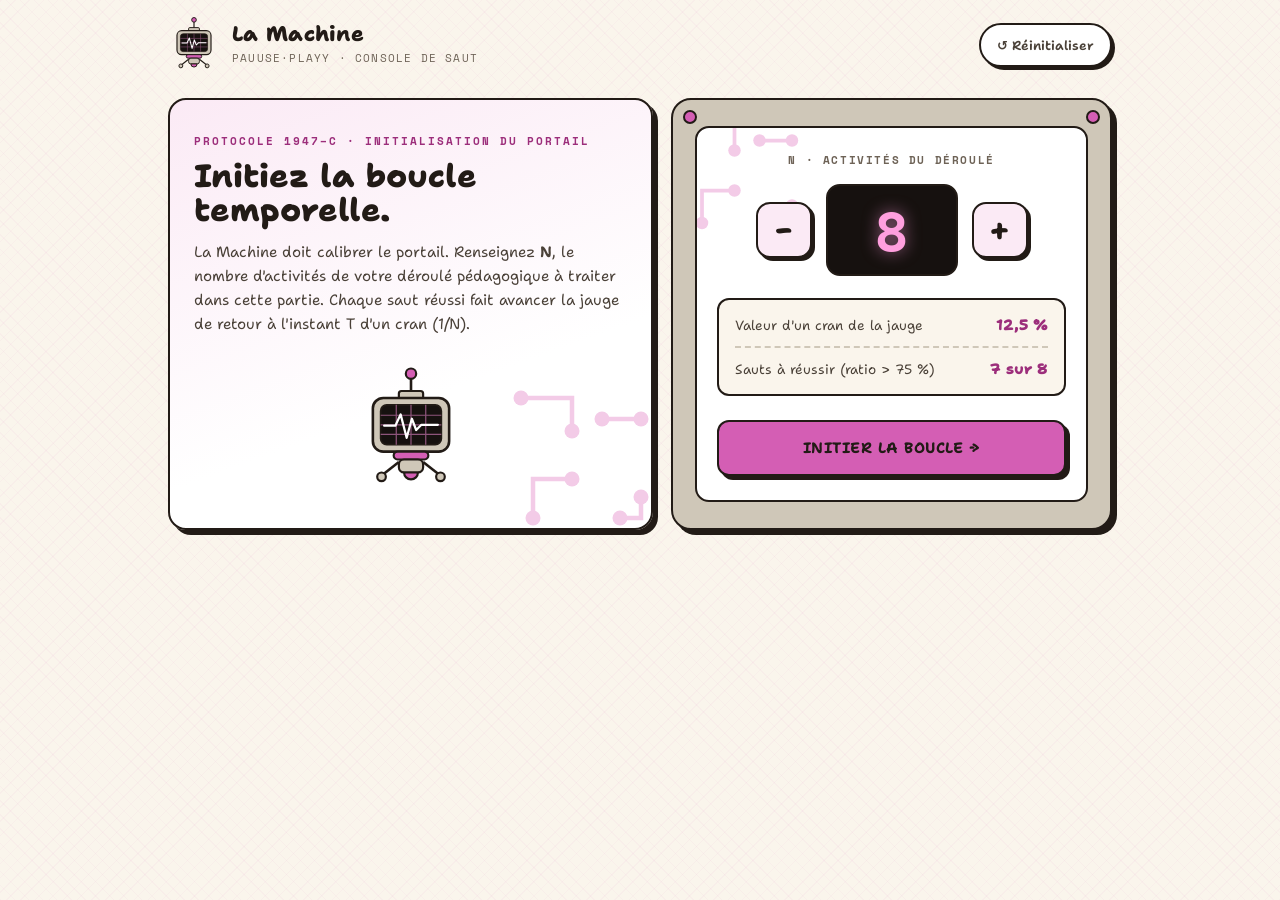
==== lamachine/index.html @ 1a71b463 "Ajout de La Machine sous /lamachine Co-Authored-By: Claude Fable 5 <noreply@anthropic.com>" ====
<!doctype html>
<html lang="fr">
<head>
<meta charset="utf-8" />
<meta name="viewport" content="width=device-width, initial-scale=1, viewport-fit=cover" />
<meta name="theme-color" content="#FAF5EC" />
<title>La Machine — Pauuse·Playy</title>
<link rel="preconnect" href="https://fonts.googleapis.com">
<link rel="preconnect" href="https://fonts.gstatic.com" crossorigin>
<link href="https://fonts.googleapis.com/css2?family=Shantell+Sans:wght@400;500;600;700;800&family=Space+Mono:wght@400;700&display=swap" rel="stylesheet">
<style>
  :root {
    --paper:     #FAF5EC;
    --paper-2:   #F3ECDF;
    --card:      #FFFFFF;
    --taupe:     #CFC7B8;
    --taupe-2:   #C2B9A8;
    --ink:       #221B16;
    --ink-soft:  #4A4138;
    --dim:       #6E6357;
    --mute:      #9C9083;
    --pink:      #D45EB4;
    --pink-deep: #9C2E7B;
    --pink-soft: #F3CBE7;
    --pink-pale: #FBEAF5;
    --crt:       #16110F;
    --crt-pink:  #FF9FDE;
    --crt-grid:  rgba(240,140,212,.18);
    --shadow-ink: 4px 4px 0 var(--ink);
    --circuit: url("data:image/svg+xml,<svg xmlns='http://www.w3.org/2000/svg' width='120' height='120'><g fill='none' stroke='%23F3CBE7' stroke-width='3'><path d='M20 20h34v22'/><path d='M100 34H74'/><path d='M28 100V74h26'/><path d='M100 86v14H86'/></g><g fill='%23F3CBE7'><circle cx='20' cy='20' r='5'/><circle cx='54' cy='42' r='5'/><circle cx='74' cy='34' r='5'/><circle cx='100' cy='34' r='5'/><circle cx='28' cy='100' r='5'/><circle cx='54' cy='74' r='5'/><circle cx='86' cy='100' r='5'/><circle cx='100' cy='86' r='5'/></g></svg>");
  }
  * { box-sizing: border-box; }
  html, body { margin: 0; padding: 0; min-height: 100%; }
  body {
    background:
      repeating-linear-gradient(45deg,  rgba(212,94,180,.045) 0 1px, transparent 1px 10px),
      repeating-linear-gradient(-45deg, rgba(212,94,180,.045) 0 1px, transparent 1px 10px),
      var(--paper);
    color: var(--ink);
    font-family: 'Shantell Sans', 'Comic Sans MS', cursive, system-ui, sans-serif;
    font-weight: 400;
    -webkit-font-smoothing: antialiased;
    overflow-x: hidden;
  }
  .mono { font-family: 'Space Mono', ui-monospace, Menlo, monospace; }
  button { font-family: inherit; cursor: pointer; border: none; background: none; color: inherit; }
  input { font-family: inherit; }
  :focus-visible { outline: 3px solid var(--pink); outline-offset: 2px; border-radius: 6px; }

  /* Format paysage : gabarit téléphone à l'horizontale */
  .app { max-width: 980px; margin: 0 auto; padding: 16px 18px 60px; }

  /* ---------- Panneaux « bande dessinée » ---------- */
  .panel {
    background: var(--card);
    border: 2px solid var(--ink);
    border-radius: 14px;
    box-shadow: var(--shadow-ink);
  }
  .frame {
    background: var(--taupe);
    border: 2px solid var(--ink);
    border-radius: 18px;
    box-shadow: 5px 5px 0 var(--ink);
    position: relative;
  }
  .rivets::before, .rivets::after {
    content: ""; position: absolute; top: 10px;
    width: 10px; height: 10px; border-radius: 50%;
    background: var(--pink); border: 2px solid var(--ink);
  }
  .rivets::before { left: 10px; }
  .rivets::after  { right: 10px; }

  /* ---------- Écrans CRT ---------- */
  .crt {
    background: var(--crt);
    border: 2px solid var(--ink);
    border-radius: 12px;
    position: relative; overflow: hidden;
    box-shadow: inset 0 0 0 2px rgba(255,255,255,.04), inset 0 6px 18px rgba(0,0,0,.55);
  }
  .crt::before {
    content: ""; position: absolute; inset: 0; pointer-events: none;
    background:
      repeating-linear-gradient(90deg, var(--crt-grid) 0 1px, transparent 1px 20px),
      repeating-linear-gradient(0deg,  var(--crt-grid) 0 1px, transparent 1px 20px);
  }
  .crt::after {
    content: ""; position: absolute; inset: 0; pointer-events: none;
    background: repeating-linear-gradient(0deg, rgba(255,255,255,.045) 0 1px, transparent 1px 4px);
  }
  .crt > * { position: relative; z-index: 1; }

  /* ---------- Topbar ---------- */
  .topbar {
    display: flex; align-items: center; justify-content: space-between;
    gap: 14px; margin-bottom: 24px;
  }
  .brand { display: flex; align-items: center; gap: 12px; }
  .brand-logo {
    width: 52px; height: 58px; flex: none;
    display: grid; place-items: center;
  }
  .brand-logo svg { width: 100%; height: 100%; }
  .brand-title { font-weight: 800; font-size: 21px; line-height: 1; letter-spacing: .3px; }
  .brand-sub {
    font-family: 'Space Mono', monospace;
    font-size: 11px; color: var(--dim); margin-top: 5px;
    text-transform: uppercase; letter-spacing: 1.2px;
  }
  .icon-btn {
    background: var(--card); border: 2px solid var(--ink);
    padding: 9px 16px; border-radius: 999px; font-size: 13px;
    font-weight: 600; color: var(--ink-soft);
    box-shadow: 3px 3px 0 var(--ink);
    transition: transform .15s, box-shadow .15s;
    min-height: 44px;
  }
  .icon-btn:hover { transform: translate(-1px,-1px); box-shadow: 4px 4px 0 var(--ink); color: var(--ink); }
  .icon-btn:active { transform: translate(2px,2px); box-shadow: 1px 1px 0 var(--ink); }

  /* ---------- Screens ---------- */
  .screen { display: none; animation: fade .28s ease; }
  .screen.active { display: block; }
  @keyframes fade { from { opacity: 0; transform: translateY(8px); } to { opacity: 1; transform: none; } }

  .eyebrow {
    font-family: 'Space Mono', monospace;
    font-size: 11px; color: var(--pink-deep); font-weight: 700;
    letter-spacing: 2px; text-transform: uppercase; margin-bottom: 10px;
  }

  /* ---------- Boutons ---------- */
  .btn {
    padding: 13px 24px; border-radius: 12px;
    font-weight: 700; font-size: 14px; letter-spacing: .5px;
    text-transform: uppercase;
    background: var(--card); color: var(--ink);
    border: 2px solid var(--ink);
    box-shadow: var(--shadow-ink);
    transition: transform .15s, box-shadow .15s;
    min-height: 48px;
  }
  .btn:hover { transform: translate(-2px,-2px); box-shadow: 6px 6px 0 var(--ink); }
  .btn:active { transform: translate(2px,2px); box-shadow: 1px 1px 0 var(--ink); }
  .btn-primary { background: var(--pink); }
  .btn-ghost { background: var(--paper); color: var(--ink-soft); }
  .btn-big { padding: 16px 32px; font-size: 15px; }
  .btn:disabled { opacity: .45; cursor: not-allowed; transform: none; box-shadow: var(--shadow-ink); }

  /* ============================================== */
  /* ÉCRAN 1 — AMORÇAGE                             */
  /* ============================================== */
  .hero {
    border: 2px solid var(--ink); border-radius: 18px;
    background:
      var(--circuit) right -20px bottom -20px / 180px no-repeat,
      linear-gradient(160deg, var(--pink-pale), var(--card) 65%);
    box-shadow: 5px 5px 0 var(--ink);
    padding: 26px 24px;
    margin-bottom: 22px;
    display: grid; grid-template-columns: 1fr; gap: 16px; align-items: center;
  }
  .hero h1 { font-size: clamp(25px, 6vw, 32px); line-height: 1.08; margin: 0 0 12px; font-weight: 800; }
  .hero p { color: var(--ink-soft); margin: 0; max-width: 640px; line-height: 1.6; font-size: 15px; }
  .hero-robot { width: 104px; height: 130px; margin: 0 auto; }
  .hero-robot svg { width: 100%; height: 100%; }

  .boot-card {
    background: var(--taupe);
    border: 2px solid var(--ink); border-radius: 20px;
    box-shadow: 5px 5px 0 var(--ink);
    padding: 26px 22px; max-width: 540px; margin: 0 auto;
    text-align: center; position: relative;
  }
  .boot-inner {
    background: var(--card); border: 2px solid var(--ink);
    border-radius: 14px; padding: 24px 20px;
    background-image: var(--circuit);
    background-position: left -30px top -30px;
    background-size: 150px;
    background-repeat: no-repeat;
  }
  .boot-label {
    font-family: 'Space Mono', monospace;
    font-size: 11px; color: var(--dim); letter-spacing: 1.6px; font-weight: 700;
    text-transform: uppercase; display: block; margin-bottom: 16px;
  }
  .boot-input-row {
    display: flex; align-items: center; justify-content: center; gap: 14px;
    margin-bottom: 22px;
  }
  .boot-step {
    width: 56px; height: 56px; border-radius: 14px;
    background: var(--pink-pale); border: 2px solid var(--ink);
    box-shadow: 3px 3px 0 var(--ink);
    font-size: 28px; font-weight: 800; color: var(--ink);
    transition: transform .15s, box-shadow .15s; line-height: 1;
  }
  .boot-step:hover { transform: translate(-1px,-1px); box-shadow: 4px 4px 0 var(--ink); }
  .boot-step:active { transform: translate(2px,2px); box-shadow: 1px 1px 0 var(--ink); }
  .boot-input {
    width: 132px; height: 92px; text-align: center;
    background: var(--crt); border: 2px solid var(--ink);
    border-radius: 14px; color: var(--crt-pink);
    font-size: 54px; font-weight: 700; font-family: 'Space Mono', monospace;
    text-shadow: 0 0 16px rgba(255,159,222,.55);
    -moz-appearance: textfield;
  }
  .boot-input::-webkit-outer-spin-button,
  .boot-input::-webkit-inner-spin-button { -webkit-appearance: none; margin: 0; }
  .boot-readout {
    background: var(--paper); border: 2px solid var(--ink);
    border-radius: 12px; padding: 4px 16px; margin-bottom: 24px;
  }
  .readout-row {
    display: flex; justify-content: space-between; align-items: center; gap: 10px;
    padding: 11px 0; border-bottom: 2px dashed var(--taupe);
    font-size: 13.5px;
  }
  .readout-row:last-child { border-bottom: none; }
  .readout-label { color: var(--ink-soft); text-align: left; }
  .readout-value { font-weight: 800; font-size: 15px; color: var(--pink-deep); white-space: nowrap; }

  /* ============================================== */
  /* ÉCRAN 2 — TABLEAU DE BORD                      */
  /* ============================================== */
  .hub-jauge-card {
    padding: 18px;
    margin-bottom: 18px;
  }
  .hub-jauge-inner {
    background: var(--card); border: 2px solid var(--ink);
    border-radius: 12px; padding: 20px 18px;
  }
  .hub-jauge-head {
    display: flex; justify-content: space-between; align-items: baseline;
    gap: 12px; margin-bottom: 26px; flex-wrap: wrap;
  }
  .hub-jauge-title {
    font-size: 14px; font-weight: 800; text-transform: uppercase;
    letter-spacing: 1.2px; color: var(--ink);
  }
  .hub-jauge-readout { font-size: 14px; color: var(--ink-soft); }
  .hub-jauge-readout strong { color: var(--pink-deep); font-size: 19px; font-weight: 800; }
  .jauge-track {
    position: relative;
    display: grid; gap: 5px; height: 36px;
    margin-bottom: 8px;
  }
  .jauge-cell {
    background: var(--card); border: 2px solid var(--ink);
    border-radius: 7px; transition: background .35s ease;
  }
  .jauge-cell.win {
    background:
      radial-gradient(circle at 30% 35%, rgba(255,255,255,.5) 0 3px, transparent 4px),
      var(--pink);
  }
  .jauge-cell.loss {
    background: repeating-linear-gradient(45deg, var(--ink) 0 4px, #4A4138 4px 8px);
  }
  .jauge-marker {
    position: absolute; top: -8px; bottom: -8px; width: 3px;
    background: var(--ink); z-index: 2;
  }
  .jauge-marker::after {
    content: "SEUIL 75 %"; position: absolute; top: -19px; left: 50%;
    transform: translateX(-50%); white-space: nowrap;
    font-family: 'Space Mono', monospace; font-size: 9.5px; font-weight: 700;
    color: var(--ink); letter-spacing: 1px;
    background: var(--pink-soft); border: 1.5px solid var(--ink);
    border-radius: 4px; padding: 1px 5px;
  }
  .jauge-foot {
    font-family: 'Space Mono', monospace; font-size: 11px;
    color: var(--dim); margin-top: 16px;
  }

  .hub-row {
    display: grid; grid-template-columns: 1fr; gap: 16px; margin-bottom: 16px;
  }
  .hub-panel { padding: 20px; }
  .hub-panel-label {
    font-family: 'Space Mono', monospace; font-size: 10.5px; font-weight: 700;
    color: var(--dim); letter-spacing: 1.6px; text-transform: uppercase;
    margin-bottom: 12px;
  }
  .cumul-screen { padding: 18px 16px; text-align: center; }
  .cumul-value {
    font-family: 'Space Mono', monospace;
    font-size: clamp(42px, 8vw, 66px); font-weight: 700; line-height: 1;
    color: var(--crt-pink); font-variant-numeric: tabular-nums;
    text-shadow: 0 0 22px rgba(255,159,222,.6);
  }
  .cumul-unit { font-size: 12.5px; color: var(--dim); margin-top: 10px; line-height: 1.45; }

  .streak-flame {
    display: flex; align-items: center; gap: 10px;
    font-size: 40px; font-weight: 800; line-height: 1; color: var(--ink);
  }
  .streak-flame .sf-num { font-size: 50px; color: var(--pink-deep); }
  .streak-flame svg { width: 36px; height: 36px; flex: none; }
  .streak-sub { font-size: 13.5px; color: var(--ink-soft); margin-top: 6px; }
  .streak-palier {
    margin-top: 14px; padding-top: 14px; border-top: 2px dashed var(--taupe);
    font-size: 13.5px; color: var(--ink-soft); line-height: 1.55;
  }
  .streak-palier b { color: var(--pink-deep); }
  .grace-tag {
    display: inline-block; margin-top: 10px;
    background: var(--pink-pale); border: 2px solid var(--ink);
    color: var(--ink); border-radius: 999px; padding: 5px 13px;
    font-size: 12.5px; font-weight: 700;
    box-shadow: 2px 2px 0 var(--ink);
  }

  .sauts-list { display: flex; flex-direction: column; gap: 8px; }
  .saut-row {
    display: grid; grid-template-columns: auto 1fr auto;
    gap: 12px; align-items: center;
    background: var(--card); border: 2px solid var(--ink);
    border-left-width: 8px;
    border-radius: 10px; padding: 11px 14px; font-size: 14px;
  }
  .saut-row.win-row  { border-left-color: var(--pink); }
  .saut-row.loss-row { border-left-color: var(--ink); background: var(--paper-2); }
  .saut-row.pending  { border-style: dashed; border-left-width: 2px; background: transparent; }
  .saut-num {
    font-family: 'Space Mono', monospace; font-size: 11px; font-weight: 700;
    color: var(--mute); width: 24px;
  }
  .saut-name { font-weight: 600; }
  .saut-row.pending .saut-name { color: var(--mute); font-weight: 400; font-style: italic; }
  .saut-status { font-family: 'Space Mono', monospace; font-size: 11.5px; font-weight: 700; }
  .saut-row.win-row .saut-status { color: var(--pink-deep); }
  .saut-row.loss-row .saut-status { color: var(--ink); }

  .hub-cta { text-align: center; margin-top: 24px; }

  /* ============================================== */
  /* ÉCRAN 3 — SÉLECTION                            */
  /* ============================================== */
  .section-title {
    display: flex; align-items: baseline; justify-content: space-between;
    gap: 12px; margin: 4px 4px 12px;
  }
  .section-title h2 {
    font-size: 17px; font-weight: 800; margin: 0;
    text-transform: uppercase; letter-spacing: .8px; color: var(--ink);
  }
  .section-title small {
    font-family: 'Space Mono', monospace; font-size: 11px; font-weight: 700; color: var(--pink-deep);
  }
  .select-hint {
    color: var(--ink-soft); font-size: 13.5px; margin: 0 4px 16px; line-height: 1.55;
  }
  .activity-grid {
    display: grid; grid-template-columns: repeat(auto-fill, minmax(150px, 1fr)); gap: 12px;
  }
  .activity-card {
    background:
      var(--circuit) right -38px bottom -38px / 110px no-repeat,
      var(--card);
    border: 2px solid var(--ink); border-radius: 12px;
    box-shadow: var(--shadow-ink);
    padding: 14px 13px 12px;
    text-align: left; position: relative;
    display: flex; flex-direction: column; justify-content: space-between;
    gap: 10px; min-height: 96px;
    transition: transform .15s, box-shadow .15s;
  }
  .activity-card:hover { transform: translate(-2px,-2px); box-shadow: 6px 6px 0 var(--ink); }
  .activity-card:active { transform: translate(2px,2px); box-shadow: 1px 1px 0 var(--ink); }
  .activity-card .tag {
    font-family: 'Space Mono', monospace; font-size: 10.5px; font-weight: 700;
    color: var(--pink-deep); letter-spacing: 1px;
  }
  .activity-card .nm { font-weight: 600; font-size: 14.5px; line-height: 1.3; }
  .activity-card .badge {
    align-self: flex-start;
    background: var(--pink-pale); border: 1.5px solid var(--ink);
    color: var(--ink-soft); font-size: 10.5px; font-weight: 700;
    padding: 3px 9px; border-radius: 999px;
    font-family: 'Space Mono', monospace;
  }

  /* ============================================== */
  /* ÉCRAN 4 — SAUT TEMPOREL                        */
  /* ============================================== */
  .play-eyebrow {
    font-family: 'Space Mono', monospace; font-size: 11px; font-weight: 700;
    color: var(--pink-deep); letter-spacing: 1.8px; text-transform: uppercase;
    text-align: center; margin-bottom: 6px;
  }
  .play-activity-name {
    text-align: center; font-size: 25px; font-weight: 800;
    margin-bottom: 16px; line-height: 1.15;
  }
  .play-console {
    padding: 16px;
    margin-bottom: 18px;
  }
  .play-screen { padding: 18px 16px 20px; }
  .charge-block { text-align: center; }
  .charge-value {
    font-family: 'Space Mono', monospace;
    font-size: clamp(44px, 13vmin, 88px); font-weight: 700; line-height: 1;
    color: var(--crt-pink); font-variant-numeric: tabular-nums;
    text-shadow: 0 0 26px rgba(255,159,222,.65);
  }
  .charge-label {
    font-family: 'Space Mono', monospace; font-size: 10.5px; font-weight: 700;
    color: rgba(255,255,255,.55); letter-spacing: 2.4px; text-transform: uppercase;
    margin-top: 6px;
  }
  .charge-grace {
    display: inline-block; margin-top: 10px;
    background: var(--pink-pale); border: 2px solid var(--ink);
    color: var(--ink); border-radius: 999px; padding: 4px 13px;
    font-size: 12px; font-weight: 700;
  }
  .charge-bar {
    height: 10px; background: rgba(255,255,255,.10);
    border: 1.5px solid rgba(255,255,255,.25);
    border-radius: 999px; overflow: hidden; margin-top: 16px;
  }
  .charge-bar-fill {
    height: 100%; width: 100%;
    background: linear-gradient(90deg, var(--pink-deep), var(--pink), var(--crt-pink));
    transition: width .1s linear;
  }
  .play-meters {
    display: flex; justify-content: space-between; align-items: center;
    margin-top: 16px; gap: 12px;
  }
  .meter { text-align: center; min-width: 96px; }
  .meter-label {
    font-family: 'Space Mono', monospace; font-size: 9.5px; font-weight: 700;
    color: rgba(255,255,255,.5); letter-spacing: 1.6px; text-transform: uppercase;
    margin-top: 3px;
  }
  .meter-value {
    font-family: 'Space Mono', monospace;
    font-size: 28px; font-weight: 700; line-height: 1.1;
    color: #FFF; font-variant-numeric: tabular-nums;
  }
  .meter.timer .meter-value { color: var(--crt-pink); text-shadow: 0 0 14px rgba(255,159,222,.5); }
  .meter.timer.grace .meter-value { color: #FFD9F1; }
  .meter.timer.urgent .meter-value { color: #FF5FA8; animation: pulse 1s infinite; }
  .meter.attempts .meter-value { color: #FFF; }
  @keyframes pulse { 0%,100% { opacity: 1; } 50% { opacity: .4; } }

  .picto-grid {
    display: grid; grid-template-columns: repeat(4, minmax(0, 1fr));
    gap: 11px; margin-bottom: 16px;
  }
  .picto-tile {
    background: var(--card);
    border: 2px solid var(--ink); border-radius: 14px;
    box-shadow: 3px 3px 0 var(--ink);
    padding: 14px 8px;
    display: grid; place-items: center;
    transition: transform .12s, box-shadow .12s, background .12s;
    user-select: none; cursor: pointer; aspect-ratio: 1 / 1;
    position: relative;
  }
  .picto-tile:hover { transform: translate(-1px,-1px); box-shadow: 4px 4px 0 var(--ink); }
  .picto-tile:active { transform: translate(2px,2px); box-shadow: 1px 1px 0 var(--ink); }
  .picto-tile .pic-svg { width: 62%; height: 62%; color: var(--ink); transition: transform .12s; }
  .picto-tile.selected {
    background:
      var(--circuit) center / 130px,
      var(--pink-pale);
    border-color: var(--pink-deep);
    box-shadow: 3px 3px 0 var(--pink-deep);
  }
  .picto-tile.selected .pic-svg { transform: scale(1.1); }
  .picto-tile.selected::after {
    content: "✓"; position: absolute; top: -9px; right: -9px;
    width: 24px; height: 24px; border-radius: 50%;
    background: var(--pink); border: 2px solid var(--ink);
    color: var(--ink); font-size: 13px; font-weight: 800;
    display: grid; place-items: center;
  }

  .feedback {
    margin: 4px 0 14px; min-height: 56px;
    display: flex; flex-direction: column; gap: 6px;
    align-items: center; justify-content: center; text-align: center;
  }
  .feedback .machine {
    font-family: 'Space Mono', monospace; font-size: 13px; font-weight: 700;
    letter-spacing: 1.4px; color: var(--dim); text-transform: uppercase;
  }
  .feedback .verdict { font-size: 18px; font-weight: 800; }
  .feedback.error .verdict { color: var(--ink); }
  .feedback.success .verdict { color: var(--pink-deep); }
  .play-actions { display: flex; gap: 12px; justify-content: space-between; flex-wrap: wrap; }
  .shake { animation: shake .35s; }
  @keyframes shake {
    10%,90% { transform: translateX(-2px); }
    20%,80% { transform: translateX(4px); }
    30%,50%,70% { transform: translateX(-6px); }
    40%,60% { transform: translateX(6px); }
  }

  /* ============================================== */
  /* VERDICT                                        */
  /* ============================================== */
  .verdict-box {
    border: 2px solid var(--ink); border-radius: 22px;
    box-shadow: 6px 6px 0 var(--ink);
    padding: 34px 24px; text-align: center;
    background:
      var(--circuit) left -40px top -40px / 200px no-repeat,
      var(--card);
  }
  .verdict-box.win { background-color: var(--pink-pale); }
  .verdict-box.lose {
    background:
      repeating-linear-gradient(45deg, rgba(255,255,255,.03) 0 2px, transparent 2px 14px),
      #2A2320;
    color: var(--paper);
  }
  .verdict-robot { width: 110px; height: 138px; margin: 0 auto 8px; }
  .verdict-robot svg { width: 100%; height: 100%; }
  .verdict-title {
    font-size: clamp(30px, 5vw, 48px); font-weight: 800; line-height: 1.05; margin: 0 0 10px;
  }
  .win .verdict-title { color: var(--pink-deep); }
  .lose .verdict-title { color: var(--pink-soft); }
  .verdict-date {
    font-family: 'Space Mono', monospace; font-size: 12px; font-weight: 700;
    color: var(--dim); letter-spacing: 1px; margin-bottom: 14px;
  }
  .lose .verdict-date { color: var(--taupe); }
  .verdict-tagline {
    color: var(--ink-soft); max-width: 560px; margin: 0 auto 26px;
    font-size: 15px; line-height: 1.6;
  }
  .lose .verdict-tagline { color: var(--taupe); }
  .verdict-grid {
    display: grid; grid-template-columns: repeat(auto-fit, minmax(150px, 1fr));
    gap: 12px; max-width: 680px; margin: 0 auto 8px;
  }
  .verdict-stat {
    background: var(--card); border: 2px solid var(--ink);
    border-radius: 14px; padding: 16px;
    box-shadow: 3px 3px 0 var(--ink);
  }
  .lose .verdict-stat { box-shadow: 3px 3px 0 rgba(0,0,0,.6); }
  .verdict-stat .vs-label {
    font-family: 'Space Mono', monospace; font-size: 10px; font-weight: 700;
    color: var(--dim); letter-spacing: 1.4px; text-transform: uppercase;
  }
  .verdict-stat .vs-value { font-size: 28px; font-weight: 800; margin-top: 4px; color: var(--ink); }
  .vs-ratio .vs-value { color: var(--pink-deep); }
  .vs-honor .vs-value { color: var(--pink-deep); }

  .cahier { margin-top: 30px; text-align: left; color: var(--ink); }
  .lose .cahier { color: var(--paper); }
  .cahier h3 {
    font-size: 14px; text-transform: uppercase; letter-spacing: 1px;
    font-weight: 800; margin: 0 0 6px;
  }
  .cahier-sub { font-size: 12.5px; color: var(--dim); margin: 0 0 14px; }
  .lose .cahier-sub { color: var(--taupe); }
  .cahier-legend {
    display: flex; flex-wrap: wrap; gap: 6px 14px; margin-bottom: 16px;
    padding: 12px 14px; background: var(--card);
    border: 2px solid var(--ink); border-radius: 10px; color: var(--ink-soft);
  }
  .cahier-legend span { font-size: 12px; display: inline-flex; align-items: center; gap: 6px; }
  .leg-ic, .rc-ic { width: 16px; height: 16px; flex: none; color: var(--ink); }
  .cahier-item {
    background: var(--card); border: 2px solid var(--ink);
    border-radius: 12px; padding: 13px 16px; margin-bottom: 9px; color: var(--ink);
  }
  .cahier-item-head {
    display: flex; justify-content: space-between; align-items: baseline;
    gap: 10px; margin-bottom: 8px;
  }
  .cahier-item-name { font-weight: 700; font-size: 15px; }
  .cahier-item-tag { font-family: 'Space Mono', monospace; font-size: 11px; font-weight: 700; }
  .cahier-item.won .cahier-item-tag { color: var(--pink-deep); }
  .cahier-item.lost .cahier-item-tag { color: var(--ink-soft); }
  .cahier-res { display: flex; flex-wrap: wrap; gap: 6px; }
  .res-chip {
    background: var(--paper); border: 1.5px solid var(--ink);
    border-radius: 8px; padding: 5px 10px; font-size: 12.5px; color: var(--ink-soft);
    display: inline-flex; align-items: center; gap: 6px;
  }

  /* ---------- Modal ---------- */
  .modal-back {
    position: fixed; inset: 0; background: rgba(34,27,22,.55);
    display: none; align-items: center; justify-content: center;
    z-index: 50; padding: 16px; backdrop-filter: blur(4px);
    overflow-y: auto;
  }
  .modal-back.active { display: flex; }
  .modal {
    background: var(--card); border: 2px solid var(--ink);
    border-radius: 16px; box-shadow: 6px 6px 0 var(--ink);
    padding: 24px; max-width: 480px; width: 100%;
    margin: auto;
  }
  .modal-eyebrow {
    font-family: 'Space Mono', monospace; font-size: 10px; font-weight: 700;
    color: var(--pink-deep); letter-spacing: 2px; text-transform: uppercase;
    margin-bottom: 8px;
  }
  .modal h3 { margin: 0 0 8px; font-size: 19px; font-weight: 800; }
  .modal p { color: var(--ink-soft); margin: 0 0 18px; font-size: 14px; line-height: 1.6; }
  .modal-actions { display: flex; gap: 10px; justify-content: center; flex-wrap: wrap; }

  /* ---------- Préparation du saut (pop-up 10 s) ---------- */
  .prep-back {
    position: fixed; inset: 0; background: rgba(34,27,22,.72);
    display: none; align-items: center; justify-content: center;
    z-index: 60; padding: 16px; backdrop-filter: blur(5px);
    overflow-y: auto;
  }
  .prep-back.active { display: flex; }
  .prep-card {
    background: var(--card); border: 2px solid var(--ink);
    border-radius: 20px; box-shadow: 6px 6px 0 var(--ink);
    padding: 30px 28px; max-width: 560px; width: 100%;
    text-align: center;
    background-image: var(--circuit);
    background-position: right -45px top -45px;
    background-size: 160px;
    background-repeat: no-repeat;
    margin: auto;
  }
  /* Écrans peu hauts (téléphone paysage) : pop-up en deux colonnes */
  @media (max-height: 500px) {
    .prep-card {
      max-width: 660px; padding: 20px 24px;
      display: grid; column-gap: 24px; row-gap: 4px;
      grid-template-columns: 1.35fr 1fr;
      grid-template-areas:
        "eyebrow eyebrow"
        "title   ready"
        "desc    count"
        "desc    label"
        "desc    bar"
        "desc    button";
      align-items: center; text-align: left;
    }
    .prep-eyebrow { grid-area: eyebrow; margin-bottom: 6px; }
    .prep-title { grid-area: title; font-size: 21px; margin: 0 0 6px; }
    .prep-desc { grid-area: desc; font-size: 13.5px; line-height: 1.55; margin: 0; align-self: start; }
    .prep-ready { grid-area: ready; font-size: 14px; margin: 0; text-align: center; }
    .prep-countdown { grid-area: count; font-size: 46px; justify-self: center; }
    .prep-count-label { grid-area: label; margin: 4px 0 6px; text-align: center; }
    .prep-bar { grid-area: bar; margin-bottom: 10px; }
    #prep-cancel { grid-area: button; justify-self: center; padding: 10px 20px; min-height: 44px; }
  }
  .prep-eyebrow {
    font-family: 'Space Mono', monospace; font-size: 11px; font-weight: 700;
    color: var(--pink-deep); letter-spacing: 2px; text-transform: uppercase;
    margin-bottom: 12px;
  }
  .prep-title {
    font-size: clamp(23px, 4vw, 30px); font-weight: 800; line-height: 1.12;
    margin: 0 0 14px;
  }
  .prep-desc {
    color: var(--ink-soft); line-height: 1.62; font-size: 14.5px;
    margin: 0 0 18px; text-align: left;
  }
  .prep-ready {
    font-size: 17px; font-weight: 800; color: var(--pink-deep);
    margin: 0 0 12px;
  }
  .prep-countdown {
    font-family: 'Space Mono', monospace;
    font-size: 64px; font-weight: 700; line-height: 1;
    color: var(--pink-deep); font-variant-numeric: tabular-nums;
    display: inline-block;
  }
  .prep-countdown.tick { animation: prep-pop .32s ease; }
  @keyframes prep-pop { from { transform: scale(.65); opacity: .35; } to { transform: scale(1); opacity: 1; } }
  .prep-count-label {
    font-family: 'Space Mono', monospace; font-size: 10.5px; font-weight: 700;
    color: var(--dim); letter-spacing: 1.4px; text-transform: uppercase;
    margin: 8px 0 16px;
  }
  .prep-bar {
    height: 8px; background: var(--paper-2); border: 2px solid var(--ink);
    border-radius: 999px; overflow: hidden; margin-bottom: 22px;
  }
  .prep-bar-fill { height: 100%; width: 100%; background: var(--pink); }

  /* ---------- Disposition paysage (deux colonnes) ---------- */
  .play-layout { display: grid; grid-template-columns: 1fr; gap: 16px; align-items: start; }
  .play-side { display: flex; flex-direction: column; }
  @media (min-width: 640px) {
    .play-layout { grid-template-columns: 1.05fr 1fr; }
    .play-console { margin-bottom: 0; position: sticky; top: 12px; }
    #screen-boot.active { display: grid; grid-template-columns: 1.1fr 1fr; gap: 18px; align-items: stretch; }
    #screen-boot .hero { margin-bottom: 0; }
    #screen-boot .boot-card { margin: 0; display: flex; }
    #screen-boot .boot-inner { width: 100%; display: flex; flex-direction: column; justify-content: center; }
    .hub-row { grid-template-columns: 1.25fr 1fr; }
  }

  /* ---------- Écrans peu hauts (téléphone en paysage) ---------- */
  @media (max-height: 500px) {
    .app { padding-top: 12px; }
    .topbar { margin-bottom: 12px; }
    .brand-logo { width: 40px; height: 46px; }
    .play-activity-name { font-size: 21px; margin-bottom: 10px; }
    .play-screen { padding: 12px 14px 14px; }
    .meter-value { font-size: 23px; }
    .hero { padding: 18px 20px; }
    .hero-robot { display: none; }
  }

  /* ---------- Responsive (très petits écrans) ---------- */
  @media (max-width: 400px) {
    .play-activity-name { font-size: 21px; }
    .meter-value { font-size: 23px; }
  }

  /* ---------- Rotation forcée sur mobile portrait ---------- */
  .rotate-overlay {
    display: none; position: fixed; inset: 0; z-index: 100;
    background:
      repeating-linear-gradient(45deg,  rgba(212,94,180,.045) 0 1px, transparent 1px 10px),
      repeating-linear-gradient(-45deg, rgba(212,94,180,.045) 0 1px, transparent 1px 10px),
      var(--paper);
    place-items: center; text-align: center; padding: 32px;
  }
  @media (orientation: portrait) and (hover: none) and (pointer: coarse) {
    .rotate-overlay { display: grid; }
  }
  .ro-robot { width: 84px; height: 104px; margin: 0 auto 14px; }
  .ro-robot svg { width: 100%; height: 100%; }
  .ro-phone {
    position: relative; width: 54px; height: 88px;
    border: 4px solid var(--ink); border-radius: 12px;
    background: var(--card); box-shadow: 4px 4px 0 var(--ink);
    margin: 0 auto 22px;
    animation: ro-rot 2s ease-in-out infinite alternate;
  }
  .ro-phone::after {
    content: ""; position: absolute; left: 50%; bottom: 6px;
    transform: translateX(-50%);
    width: 14px; height: 4px; border-radius: 999px; background: var(--ink);
  }
  @keyframes ro-rot {
    0%, 30% { transform: rotate(0deg); }
    75%, 100% { transform: rotate(90deg); }
  }
  .ro-title { font-size: 24px; font-weight: 800; margin-bottom: 8px; }
  .ro-sub { color: var(--ink-soft); font-size: 15px; line-height: 1.55; max-width: 300px; margin: 0 auto; }

  /* ---------- Accessibilité : mouvement réduit ---------- */
  @media (prefers-reduced-motion: reduce) {
    *, *::before, *::after {
      animation: none !important;
      transition: none !important;
    }
  }

  @media print {
    body { background: #fff; color: #000; }
    .topbar, .screen:not(.active), .verdict-grid, .hub-cta, .verdict-robot,
    .verdict-tagline, .modal-back, .prep-back, .no-print { display: none !important; }
    .verdict-box { border: none; box-shadow: none; padding: 0; background: #fff; color: #000; }
    .cahier-item, .cahier-legend, .res-chip { border-color: #999; background: #fff; box-shadow: none; color: #000; }
    .verdict-title, .cahier h3, .cahier-item-name { color: #000; }
  }
</style>
</head>
<body>

  <!-- Bibliothèque SVG : mascotte robot CRT + éclair -->
  <svg width="0" height="0" style="position:absolute" aria-hidden="true">
    <symbol id="robot" viewBox="0 0 120 150">
      <line x1="60" y1="14" x2="60" y2="32" stroke="#221B16" stroke-width="3"/>
      <circle cx="60" cy="10" r="6" fill="#D45EB4" stroke="#221B16" stroke-width="2.5"/>
      <rect x="46" y="30" width="28" height="10" rx="3" fill="#CFC7B8" stroke="#221B16" stroke-width="2.5"/>
      <rect x="16" y="38" width="88" height="62" rx="12" fill="#CFC7B8" stroke="#221B16" stroke-width="3"/>
      <rect x="25" y="46" width="70" height="46" rx="7" fill="#16110F" stroke="#221B16" stroke-width="2"/>
      <g stroke="#F08CD4" stroke-width="1.4" opacity=".55">
        <line x1="25" y1="58" x2="95" y2="58"/><line x1="25" y1="69" x2="95" y2="69"/><line x1="25" y1="80" x2="95" y2="80"/>
        <line x1="43" y1="46" x2="43" y2="92"/><line x1="60" y1="46" x2="60" y2="92"/><line x1="77" y1="46" x2="77" y2="92"/>
      </g>
      <polyline points="29,70 42,70 48,57 55,84 61,62 66,75 72,69 91,69"
        stroke="#FFFFFF" stroke-width="2.6" fill="none" stroke-linecap="round" stroke-linejoin="round"/>
      <rect x="40" y="100" width="40" height="9" rx="4.5" fill="#D45EB4" stroke="#221B16" stroke-width="2.5"/>
      <rect x="46" y="109" width="28" height="15" rx="6" fill="#CFC7B8" stroke="#221B16" stroke-width="2.5"/>
      <path d="M52 124 h16 a8 8 0 0 1 -16 0 z" fill="#D45EB4" stroke="#221B16" stroke-width="2.5"/>
      <path d="M46 112 L28 126" stroke="#221B16" stroke-width="3" fill="none"/>
      <path d="M74 112 L92 126" stroke="#221B16" stroke-width="3" fill="none"/>
      <circle cx="26" cy="129" r="5" fill="#CFC7B8" stroke="#221B16" stroke-width="2.5"/>
      <circle cx="94" cy="129" r="5" fill="#CFC7B8" stroke="#221B16" stroke-width="2.5"/>
    </symbol>
    <symbol id="robot-flat" viewBox="0 0 120 150">
      <line x1="60" y1="14" x2="60" y2="32" stroke="#221B16" stroke-width="3"/>
      <circle cx="60" cy="10" r="6" fill="#D45EB4" stroke="#221B16" stroke-width="2.5"/>
      <rect x="46" y="30" width="28" height="10" rx="3" fill="#CFC7B8" stroke="#221B16" stroke-width="2.5"/>
      <rect x="16" y="38" width="88" height="62" rx="12" fill="#CFC7B8" stroke="#221B16" stroke-width="3"/>
      <rect x="25" y="46" width="70" height="46" rx="7" fill="#16110F" stroke="#221B16" stroke-width="2"/>
      <g stroke="#F08CD4" stroke-width="1.4" opacity=".3">
        <line x1="25" y1="58" x2="95" y2="58"/><line x1="25" y1="69" x2="95" y2="69"/><line x1="25" y1="80" x2="95" y2="80"/>
        <line x1="43" y1="46" x2="43" y2="92"/><line x1="60" y1="46" x2="60" y2="92"/><line x1="77" y1="46" x2="77" y2="92"/>
      </g>
      <line x1="29" y1="70" x2="91" y2="70" stroke="#FFFFFF" stroke-width="2.6" stroke-linecap="round"/>
      <rect x="40" y="100" width="40" height="9" rx="4.5" fill="#D45EB4" stroke="#221B16" stroke-width="2.5"/>
      <rect x="46" y="109" width="28" height="15" rx="6" fill="#CFC7B8" stroke="#221B16" stroke-width="2.5"/>
      <path d="M52 124 h16 a8 8 0 0 1 -16 0 z" fill="#D45EB4" stroke="#221B16" stroke-width="2.5"/>
      <path d="M46 112 L30 122" stroke="#221B16" stroke-width="3" fill="none"/>
      <path d="M74 112 L90 122" stroke="#221B16" stroke-width="3" fill="none"/>
      <circle cx="28" cy="125" r="5" fill="#CFC7B8" stroke="#221B16" stroke-width="2.5"/>
      <circle cx="92" cy="125" r="5" fill="#CFC7B8" stroke="#221B16" stroke-width="2.5"/>
    </symbol>
    <symbol id="spark" viewBox="0 0 24 24">
      <path d="M13 2 L5 14 h6 l-2 8 8-12 h-6 z" fill="#D45EB4" stroke="#221B16" stroke-width="1.6" stroke-linejoin="round"/>
    </symbol>

    <!-- Pictos des 8 ressources — pièces de machine, encre noire -->
    <symbol id="i-chip" viewBox="0 0 48 48">
      <path d="M13 7h22l8 8v18l-8 8H13l-8-8V15z" fill="currentColor"/>
      <path d="M15.5 11.5h17l6 6v13l-6 6h-17l-6-6v-13z" fill="none" stroke="#fff" stroke-width="2.2"/>
      <rect x="19.5" y="19.5" width="9" height="9" fill="none" stroke="#fff" stroke-width="2.2"/>
      <g stroke="#fff" stroke-width="2.2" fill="none">
        <path d="M9.5 24h10M28.5 24h10"/>
        <path d="M19.5 19.5l-5-5M28.5 19.5l5-5M19.5 28.5l-5 5M28.5 28.5l5 5"/>
      </g>
    </symbol>
    <symbol id="i-tri" viewBox="0 0 48 48">
      <g stroke="currentColor" stroke-width="3" fill="none">
        <path d="M24 9.5v7"/>
        <path d="M11.5 32l6-4.5"/>
        <path d="M36.5 32l-6-4.5"/>
      </g>
      <path d="M9 16h30L24 41.5z" fill="currentColor"/>
      <path d="M14.8 20.3h18.4L24 36.2z" fill="none" stroke="#fff" stroke-width="2.2"/>
      <circle cx="24" cy="7" r="5" fill="currentColor"/><circle cx="24" cy="7" r="1.9" fill="#fff"/>
      <circle cx="8.5" cy="34.5" r="5" fill="currentColor"/><circle cx="8.5" cy="34.5" r="1.9" fill="#fff"/>
      <circle cx="39.5" cy="34.5" r="5" fill="currentColor"/><circle cx="39.5" cy="34.5" r="1.9" fill="#fff"/>
    </symbol>
    <symbol id="i-cpu" viewBox="0 0 48 48">
      <g fill="currentColor">
        <rect x="14.5" y="4" width="3.2" height="7"/><rect x="19.6" y="4" width="3.2" height="7"/>
        <rect x="24.7" y="4" width="3.2" height="7"/><rect x="29.8" y="4" width="3.2" height="7"/>
        <rect x="14.5" y="37" width="3.2" height="7"/><rect x="19.6" y="37" width="3.2" height="7"/>
        <rect x="24.7" y="37" width="3.2" height="7"/><rect x="29.8" y="37" width="3.2" height="7"/>
        <rect x="4" y="14.5" width="7" height="3.2"/><rect x="4" y="19.6" width="7" height="3.2"/>
        <rect x="4" y="24.7" width="7" height="3.2"/><rect x="4" y="29.8" width="7" height="3.2"/>
        <rect x="37" y="14.5" width="7" height="3.2"/><rect x="37" y="19.6" width="7" height="3.2"/>
        <rect x="37" y="24.7" width="7" height="3.2"/><rect x="37" y="29.8" width="7" height="3.2"/>
        <rect x="12" y="12" width="24" height="24"/>
      </g>
      <rect x="15.5" y="15.5" width="17" height="17" fill="none" stroke="#fff" stroke-width="2.2"/>
    </symbol>
    <symbol id="i-cam" viewBox="0 0 48 48">
      <circle cx="24" cy="19" r="14.5" fill="currentColor"/>
      <circle cx="24" cy="19" r="8" fill="none" stroke="#fff" stroke-width="2.6"/>
      <circle cx="24" cy="19" r="4" fill="none" stroke="#fff" stroke-width="2.2"/>
      <path d="M13 40l5.5-7h11L35 40z" fill="currentColor"/>
      <rect x="11" y="40" width="26" height="4.5" rx="2" fill="currentColor"/>
      <path d="M18.5 38.5l3.5-4h4l3.5 4z" fill="none" stroke="#fff" stroke-width="1.8"/>
    </symbol>
    <symbol id="i-antenna" viewBox="0 0 48 48">
      <g fill="none" stroke="currentColor" stroke-width="3.4" stroke-linecap="round">
        <path d="M12.5 15.5a14.5 14.5 0 0 1 23 0"/>
        <path d="M7.5 10.5a21 21 0 0 1 33 0"/>
        <path d="M15 21a9 9 0 0 1 5-5.5"/>
        <path d="M33 21a9 9 0 0 0-5-5.5"/>
      </g>
      <circle cx="24" cy="22" r="4.6" fill="none" stroke="currentColor" stroke-width="3.4"/>
      <path d="M21.8 26h4.4v10h-4.4z" fill="currentColor"/>
      <path d="M9 45l15-10 15 10z" fill="currentColor"/>
      <path d="M16.5 42.2l7.5-5 7.5 5z" fill="none" stroke="#fff" stroke-width="1.8"/>
    </symbol>
    <symbol id="i-plug" viewBox="0 0 48 48">
      <g fill="currentColor">
        <rect x="13" y="3" width="5.5" height="13" rx="2.7"/>
        <rect x="21.2" y="1" width="5.5" height="15" rx="2.7"/>
        <rect x="29.5" y="3" width="5.5" height="13" rx="2.7"/>
        <path d="M11 18h26v8l-5 5v6l-5 6h-6l-5-6v-6l-5-5z"/>
        <rect x="21.2" y="43" width="5.5" height="5" rx="2.4"/>
      </g>
      <path d="M14.5 21.5h19v5.2l-4.8 4.8v5.4L25.3 40h-2.6l-3.4-3.1v-5.4l-4.8-4.8z" fill="none" stroke="#fff" stroke-width="2"/>
      <path d="M26 23l-6.5 8.5h4l-2 7.5 6.5-9h-4z" fill="#fff"/>
    </symbol>
    <symbol id="i-fan" viewBox="0 0 48 48">
      <rect x="5" y="5" width="38" height="38" rx="3" fill="currentColor"/>
      <circle cx="24" cy="24" r="13.5" fill="#fff"/>
      <g fill="currentColor">
        <circle cx="24" cy="24" r="2.6"/>
        <path d="M24 20.8c-1-5.5 2.2-8.8 6.3-7.9-.5 4.6-3.1 6.9-6.3 7.9z"/>
        <path d="M27.2 24c5.5-1 8.8 2.2 7.9 6.3-4.6-.5-6.9-3.1-7.9-6.3z"/>
        <path d="M24 27.2c1 5.5-2.2 8.8-6.3 7.9.5-4.6 3.1-6.9 6.3-7.9z"/>
        <path d="M20.8 24c-5.5 1-8.8-2.2-7.9-6.3 4.6.5 6.9 3.1 7.9 6.3z"/>
      </g>
    </symbol>
    <symbol id="i-pad" viewBox="0 0 48 48">
      <rect x="9" y="8" width="30" height="35" rx="5" fill="currentColor"/>
      <rect x="19" y="3.5" width="10" height="9" fill="currentColor"/>
      <rect x="13.5" y="14.5" width="21" height="24" fill="none" stroke="#fff" stroke-width="2.2"/>
      <g stroke="#fff" stroke-width="1.8" fill="none">
        <path d="M17 19.5h14M17 23h14M17 26.5h14M17 30h14"/>
        <path d="M17 34.5h4.5M26.5 34.5h4.5"/>
      </g>
    </symbol>
  </svg>

  <div class="app">

    <header class="topbar no-print">
      <div class="brand">
        <div class="brand-logo"><svg><use href="#robot"/></svg></div>
        <div>
          <div class="brand-title">La Machine</div>
          <div class="brand-sub">Pauuse·Playy · Console de saut</div>
        </div>
      </div>
      <button class="icon-btn" id="btn-reset">↺ Réinitialiser</button>
    </header>

    <!-- ============ ÉCRAN 1 — AMORÇAGE ============ -->
    <section class="screen active" id="screen-boot">
      <div class="hero">
        <div>
          <div class="eyebrow">PROTOCOLE 1947–C · INITIALISATION DU PORTAIL</div>
          <h1>Initiez la boucle temporelle.</h1>
          <p>La Machine doit calibrer le portail. Renseignez <strong>N</strong>, le nombre d'activités de votre déroulé pédagogique à traiter dans cette partie. Chaque saut réussi fait avancer la jauge de retour à l'instant T d'un cran (1/N).</p>
        </div>
        <div class="hero-robot"><svg><use href="#robot"/></svg></div>
      </div>

      <div class="boot-card rivets">
        <div class="boot-inner">
          <label class="boot-label" for="boot-N">N · activités du déroulé</label>
          <div class="boot-input-row">
            <button class="boot-step" id="boot-minus" aria-label="Diminuer N">−</button>
            <input class="boot-input" type="number" id="boot-N" min="1" max="35" value="8" inputmode="numeric" />
            <button class="boot-step" id="boot-plus" aria-label="Augmenter N">+</button>
          </div>
          <div class="boot-readout">
            <div class="readout-row">
              <span class="readout-label">Valeur d'un cran de la jauge</span>
              <span class="readout-value" id="boot-cran">12,5 %</span>
            </div>
            <div class="readout-row">
              <span class="readout-label">Sauts à réussir (ratio &gt; 75 %)</span>
              <span class="readout-value" id="boot-seuil">7 sur 8</span>
            </div>
          </div>
          <button class="btn btn-primary btn-big" id="btn-init">Initier la boucle →</button>
        </div>
      </div>
    </section>

    <!-- ============ ÉCRAN 2 — TABLEAU DE BORD ============ -->
    <section class="screen" id="screen-hub">
      <div class="eyebrow" id="hub-eyebrow">TABLEAU DE BORD · SAUT 1 / 8</div>

      <div class="frame rivets hub-jauge-card">
        <div class="hub-jauge-inner">
          <div class="hub-jauge-head">
            <span class="hub-jauge-title">Jauge de retour à l'instant T</span>
            <span class="hub-jauge-readout"><strong id="jauge-wins">0</strong> <span id="jauge-of">/ 8 sauts réussis</span> · <strong id="jauge-pct">0 %</strong></span>
          </div>
          <div class="jauge-track" id="jauge-track"></div>
          <div class="jauge-foot" id="jauge-foot">La Machine reprend la production si le ratio reste sous 75 %.</div>
        </div>
      </div>

      <div class="hub-row">
        <div class="panel hub-panel">
          <div class="hub-panel-label">Score d'honneur cumulé</div>
          <div class="crt cumul-screen">
            <div class="cumul-value" id="cumul-value">0</div>
          </div>
          <div class="cumul-unit">points · Score(t) figés + bonus de série encaissés</div>
        </div>
        <div class="panel hub-panel">
          <div class="hub-panel-label">Série en cours</div>
          <div class="streak-flame"><svg><use href="#spark"/></svg><span class="sf-num" id="streak-num">0</span></div>
          <div class="streak-sub" id="streak-sub">aucune victoire consécutive</div>
          <div class="streak-palier" id="streak-palier"></div>
        </div>
      </div>

      <div class="panel hub-panel" style="margin-bottom:16px">
        <div class="hub-panel-label">Liste des sauts</div>
        <div class="sauts-list" id="sauts-list"></div>
      </div>

      <div class="hub-cta">
        <button class="btn btn-primary btn-big" id="btn-next-jump">Saut suivant →</button>
      </div>
    </section>

    <!-- ============ ÉCRAN 3 — SÉLECTION ============ -->
    <section class="screen" id="screen-select">
      <div class="section-title">
        <h2>Sélectionnez l'activité du saut</h2>
        <small id="select-progress">SAUT 1 / 8</small>
      </div>
      <p class="select-hint">
        Posez la carte Activité sur la Console, puis choisissez-la ici. Un descriptif s'affiche
        pendant <strong>15 s</strong> — temps de relecture — avant que La Machine n'initialise le saut et lance le chrono.
        Stratégie : commencez par les activités les mieux maîtrisées pour amorcer une série bonus.
      </p>
      <div class="activity-grid" id="activity-grid"></div>
      <div style="text-align:center;margin-top:24px">
        <button class="btn btn-ghost" id="btn-back-hub">↶ Retour au tableau de bord</button>
      </div>
    </section>

    <!-- ============ ÉCRAN 4 — SAUT TEMPOREL ============ -->
    <section class="screen" id="screen-play">
      <div class="play-eyebrow" id="play-eyebrow">SAUT 1 / 8 · ACTIVITÉ EN COURS</div>
      <div class="play-activity-name" id="play-name">—</div>

      <div class="play-layout">
      <div class="frame rivets play-console">
        <div class="crt play-screen">
          <div class="charge-block">
            <div class="charge-value" id="play-charge">5000</div>
            <div class="charge-label">Charge quantique</div>
            <div class="charge-grace" id="charge-grace" style="display:none">Fenêtre de grâce — charge gelée à 5 000</div>
            <div class="charge-bar"><div class="charge-bar-fill" id="charge-bar"></div></div>
          </div>
          <div class="play-meters">
            <div class="meter timer" id="meter-timer">
              <div class="meter-value" id="play-timer">5:00</div>
              <div class="meter-label">Temps restant</div>
            </div>
            <div class="meter attempts">
              <div class="meter-value" id="play-attempts">3 / 3</div>
              <div class="meter-label">Essais restants</div>
            </div>
          </div>
        </div>
      </div>

      <div class="play-side">
      <div class="picto-grid" id="picto-grid"></div>

      <div class="feedback" id="feedback">
        <div class="machine">LA MACHINE ATTEND VOTRE CODE…</div>
      </div>

      <div class="play-actions">
        <button class="btn btn-ghost" id="btn-abandon">Abandonner le saut</button>
        <button class="btn btn-primary" id="btn-validate">Valider le code</button>
      </div>
      </div><!-- /play-side -->
      </div><!-- /play-layout -->
    </section>

    <!-- ============ VERDICT ============ -->
    <section class="screen" id="screen-verdict">
      <div class="verdict-box" id="verdict-box">
        <div class="verdict-robot"><svg><use href="#robot" id="verdict-robot-use"/></svg></div>
        <div class="eyebrow" id="verdict-eyebrow" style="text-align:center">PROTOCOLE 1947–C · VERDICT TEMPOREL</div>
        <h1 class="verdict-title" id="verdict-title">—</h1>
        <div class="verdict-date mono" id="verdict-date">—</div>
        <p class="verdict-tagline" id="verdict-tagline">—</p>

        <div class="verdict-grid">
          <div class="verdict-stat vs-jumps">
            <div class="vs-label">Sauts réussis</div>
            <div class="vs-value" id="verdict-jumps">0 / 0</div>
          </div>
          <div class="verdict-stat vs-ratio">
            <div class="vs-label">Ratio</div>
            <div class="vs-value" id="verdict-ratio">0 %</div>
          </div>
          <div class="verdict-stat vs-honor">
            <div class="vs-label">Score d'honneur</div>
            <div class="vs-value" id="verdict-honor">0</div>
          </div>
        </div>

        <div class="cahier" id="cahier"></div>

        <div class="hub-cta no-print">
          <button class="btn btn-ghost" id="btn-print">Imprimer le cahier</button>
          <button class="btn btn-primary" id="btn-new-game">Nouvelle partie</button>
        </div>
      </div>
    </section>

  </div>

  <!-- Modal -->
  <div class="modal-back" id="modal">
    <div class="modal">
      <div class="modal-eyebrow" id="modal-eyebrow"></div>
      <h3 id="modal-title">—</h3>
      <p id="modal-body">—</p>
      <div class="modal-actions">
        <button class="btn btn-ghost" id="modal-cancel">Annuler</button>
        <button class="btn btn-primary" id="modal-ok">Confirmer</button>
      </div>
    </div>
  </div>

  <!-- Rotation forcée : mobile tenu en portrait -->
  <div class="rotate-overlay" role="status" aria-live="polite">
    <div>
      <div class="ro-robot"><svg><use href="#robot"/></svg></div>
      <div class="ro-phone" aria-hidden="true"></div>
      <div class="ro-title">Tournez votre téléphone</div>
      <div class="ro-sub">La Machine fonctionne en mode paysage. Pivotez l'écran pour initier la boucle.</div>
    </div>
  </div>

  <!-- Préparation du saut -->
  <div class="prep-back" id="prep">
    <div class="prep-card">
      <div class="prep-eyebrow" id="prep-eyebrow">PRÉPARATION DU SAUT</div>
      <h2 class="prep-title" id="prep-title">—</h2>
      <p class="prep-desc" id="prep-desc">—</p>
      <div class="prep-ready">Prêts à identifier les ressources nécessaires ?</div>
      <div class="prep-countdown" id="prep-count">15</div>
      <div class="prep-count-label">Initialisation de La Machine — le chrono démarre ensuite</div>
      <div class="prep-bar"><div class="prep-bar-fill" id="prep-bar"></div></div>
      <button class="btn btn-ghost" id="prep-cancel">↶ Retour</button>
    </div>
  </div>

<script>
// ===================================================================
// DATA — 8 ressources à produire (les NOMS ne sont jamais affichés
// en jeu, uniquement sur le verdict / cahier de production)
// ===================================================================
const TYPOLOGIES = [
  { id:'CO', icon:'i-chip',    label:"Consignes (d'activité)" },
  { id:'SC', icon:'i-tri',     label:'Scénario & fiche de rôle' },
  { id:'LI', icon:'i-cpu',     label:'Livrable apprenant' },
  { id:'MD', icon:'i-cam',     label:'Média pédagogique' },
  { id:'BD', icon:'i-antenna', label:'Bibliothèque de documents' },
  { id:'MT', icon:'i-plug',    label:'Mémo apprenant & outil de transfert' },
  { id:'MA', icon:'i-fan',     label:"Matériel d'animation" },
  { id:'DB', icon:'i-pad',     label:'Outil de débriefing, évaluation & feedback' },
];
const TYPO_BY_ID = Object.fromEntries(TYPOLOGIES.map(t => [t.id, t]));

const ACTIVITIES = [
  { name:'Brainstorming', codes:['CO','LI','MD','MA','DB'],
    desc:"La technique du brainstorming stimule la créativité du groupe en générant un maximum d'idées, sans censure, et en un minimum de temps. Elle se divise en deux phases : divergence pour créer librement et convergence pour sélectionner, trier et synthétiser." },
  { name:'Codéveloppement express', codes:['CO','SC','LI','MA','DB'],
    desc:"Le codéveloppement express est une méthode d'intelligence collective où un participant présente un problème auquel le groupe aide à trouver des solutions rapidement en suivant un processus précis. Cette approche favorise l'entraide et nécessite un respect strict du timing et des rôles." },
  { name:"Commentaire sur le travail d'un pair", codes:['CO','LI','DB'],
    desc:"L'évaluation constructive du travail d'un pair développe les compétences d'analyse et de feedback. Elle nécessite des règles et des consignes claires. Utilisée de manière asynchrone sur une plateforme LMS, elle permet de donner et recevoir du feedback efficacement." },
  { name:"Consultation d'une FAQ", codes:['BD','MT','MA'],
    desc:"La FAQ (questions fréquemment posées) permet aux apprenants de trouver rapidement des réponses de manière autonome. Elle doit être construite à partir des questions posées précédemment. Bien qu'impersonnelle, elle offre une disponibilité 24/7." },
  { name:"Création d'une carte mentale", codes:['CO','LI','MD'],
    desc:"La création d'une carte mentale (mind map), par les apprenants, est un exercice visuel pour structurer la pensée et mémoriser des informations. Elle stimule la créativité et permet de comparer différentes structures d'information." },
  { name:'Débat', codes:['CO','SC','LI','MA','DB'],
    desc:"Le débat est une discussion entre participants, sur un sujet défini, favorisant l'écoute, les retours d'expérience et l'esprit critique. Le formateur joue le rôle de modérateur pour garantir une discussion constructive et synthétique." },
  { name:'Défi/micro-action', codes:['CO','LI','MA','MT'],
    desc:"Le défi ou micro-action est une tâche rapide à réaliser en moins de 10 minutes, ancrant l'apprentissage dans la pratique professionnelle. Il favorise le transfert immédiat des compétences, mais nécessite un suivi pour maintenir la motivation." },
  { name:"Écoute d'un podcast", codes:['CO','LI','BD','DB'],
    desc:"L'écoute de podcasts est idéale pour l'apprentissage en mobilité, favorisant la mémorisation et la réflexion. L'interaction est limitée, mais elle peut être enrichie par des discussions en forum ou des quiz." },
  { name:'Enquête terrain', codes:['CO','LI','DB'],
    desc:"L'enquête est une activité interactive où les participants collectent des informations, sur le terrain ou sur le net, pour résoudre une problématique. Elle nécessite une grille d'interview ou un questionnaire simple à utiliser sur le terrain." },
  { name:'Étude de cas', codes:['CO','SC','LI','DB'],
    desc:"L'étude de cas consiste en une analyse approfondie d'une situation réelle ou fictive, dans laquelle les participants identifient des problèmes et proposent des solutions, en appliquant des méthodes et des concepts vus dans la formation." },
  { name:'Exercice', codes:['CO','LI','DB'],
    desc:"L'exercice est une tâche pratique effectuée individuellement ou en groupe pour appliquer de nouvelles notions, les mettre en pratique et consolider l'apprentissage. Il nécessite des consignes claires et un temps de correction collective." },
  { name:"Exploration d'un logiciel", codes:['CO','LI','MA'],
    desc:"La découverte d'un logiciel ou d'une application permet un apprentissage autonome par essais et erreurs. Les apprenants découvrent les fonctionnalités à leur rythme. Un minimum de guidage est nécessaire pour éviter la confusion." },
  { name:'Exposé magistral', codes:['MD','MT'],
    desc:"L'exposé magistral est une activité efficace pour transmettre des connaissances théoriques à un large public. Il s'appuie sur des visuels, des anecdotes et des exemples concrets, mais peut entraîner une perte d'attention au-delà de 20 minutes." },
  { name:'Exposé participant', codes:['CO','LI','MD','DB'],
    desc:"Cette activité consiste en une présentation courte par les apprenants sur un sujet défini, favorisant la maîtrise du fond et de la forme. Elle nécessite un cadre précis et un feedback constructif suivant des critères précisés à l'avance." },
  { name:'Jeu de piste', codes:['CO','SC','LI','MA'],
    desc:"Le jeu de piste est un ensemble d'énigmes à résoudre en équipe, favorisant l'apprentissage et la collaboration. Idéal pour l'intégration, il nécessite une organisation logistique importante, en intérieur ou en extérieur." },
  { name:'Jeu de rôle', codes:['CO','SC','LI','MA','DB'],
    desc:"Le jeu de rôle permet aux participants d'incarner des personnages pour développer des compétences dans un cadre défini et sécurisé. Il nécessite des consignes claires, un briefing, un débriefing essentiel et une rotation des rôles." },
  { name:'Jeu de société', codes:['CO','LI','MA','DB'],
    desc:"Le jeu de société est une activité pédagogique engageante qui utilise des jeux de plateau ou de cartes pour aborder des concepts ou des situations complexes. Il nécessite un débriefing approfondi pour relier le jeu aux objectifs d'apprentissage." },
  { name:'Journal de bord réflexif', codes:['CO','LI','DB'],
    desc:"Le journal de bord réflexif est un écrit personnel permettant aux apprenants de consigner leurs réflexions et apprentissages. Il favorise la métacognition et l'ancrage des acquis, sous format physique ou numérique." },
  { name:"L'exposition", codes:['CO','LI','MA','DB'],
    desc:"L'exposition consiste à inviter les apprenants à mettre en valeur leurs productions sous la forme d'une exposition organisée comme au musée, physique ou virtuelle. Elle transforme les apprenants en auteurs et commissaires de leurs savoirs." },
  { name:"Lecture d'article/livre blanc", codes:['CO','LI','BD','DB'],
    desc:"La lecture autonome de documents textuels permet d'approfondir un sujet à son rythme. Elle favorise l'acquisition de connaissances théoriques, mais nécessite discipline et des questions clés pour guider l'apprentissage." },
  { name:'Pitch', codes:['CO','LI','MA','DB'],
    desc:"L'exercice de « Pitch » consiste en une présentation orale courte pour convaincre un auditoire, développant la synthèse et la persuasion. Il impose des contraintes de temps pour favoriser la clarté. Il peut être stressant pour certains." },
  { name:"Plan d'action personnel", codes:['CO','LI','MT'],
    desc:"Le plan d'action personnel permet à l'apprenant de formaliser des actions concrètes post-formation pour appliquer et suivre ses acquis. Il doit être réaliste ; un suivi est nécessaire pour éviter qu'il ne reste inactif." },
  { name:'Post sur un forum', codes:['CO','LI','MA'],
    desc:"Contribuer à un forum en ligne favorise l'apprentissage par les pairs et le partage d'expériences. Les formateurs posent des questions ouvertes pour engager les apprenants. Nécessite une modération constructive." },
  { name:'Projet « Fil Rouge »', codes:['CO','LI','DB'],
    desc:"Le projet fil rouge est une activité où les apprenants développent, tout au long de leur parcours, un projet personnel ou professionnel cohérent. Il évolue étape par étape et sert de support concret d'appropriation et d'évaluation." },
  { name:'Prototypage', codes:['CO','LI','MA','DB'],
    desc:"Le prototypage consiste à créer une version simplifiée d'un produit pour tester rapidement une idée. Cela favorise la créativité et le feedback entre groupes. L'accent est mis sur la matérialisation rapide des idées avec des matériaux simples." },
  { name:'Quiz', codes:['CO','DB'],
    desc:"Le quiz est une série de questions (ludiques) pour évaluer rapidement les connaissances. Utilisable en début ou fin de session, il favorise l'ancrage. Il évalue principalement la mémorisation et la compréhension." },
  { name:'Quiz auto-corrigé', codes:['MA','DB'],
    desc:"Le quiz auto-corrigé est un questionnaire en ligne offrant un feedback immédiat pour tester ses connaissances et se positionner. Il permet une auto-évaluation sans pression, mais se limite à des connaissances factuelles." },
  { name:'Recherche documentaire', codes:['CO','LI','BD'],
    desc:"L'activité de recherche documentaire consiste à collecter, analyser et partager des informations pour développer l'autonomie et l'esprit critique. Il est essentiel de fournir des sources fiables et de demander un livrable précis." },
  { name:'Serious Game / Simulation', codes:['SC','MA','DB'],
    desc:"Le serious game est une activité interactive qui simule un environnement professionnel, permettant de réagir à des situations scénarisées et d'en observer les conséquences. Il est immersif, mais coûteux à développer." },
  { name:'Sous la loupe', codes:['CO','SC','LI','DB'],
    desc:"Un groupe réalise une activité pendant qu'un second l'observe avec une grille d'analyse. Une restitution collective suit, favorisant l'observation critique et la rétroaction multi-perspectives." },
  { name:'Synthèse co-construite', codes:['CO','LI','MD'],
    desc:"L'élaboration collective d'un résumé des points clés favorise l'ancrage mémoriel et l'alignement du groupe. Utiliser des supports visuels collaboratifs est recommandé. Idéale pour clôturer une séance." },
  { name:'Vidéo (création)', codes:['CO','LI','MD','DB'],
    desc:"Les apprenants réalisent une vidéo pour synthétiser leurs apprentissages, développant des compétences numériques, de communication et de synthèse. Nécessite des équipements simples et des logiciels de montage." },
  { name:'Vidéo (diffusion)', codes:['CO','LI','BD','DB'],
    desc:"Le visionnage d'un extrait vidéo est une activité puissante pour illustrer des propos et susciter des émotions. Il est conseillé de choisir des extraits courts et de débriefer les points clefs à la fin." },
  { name:'Wiki / Glossaire collaboratif', codes:['CO','LI','MA'],
    desc:"La création d'un wiki ou d'un glossaire collaboratif renforce la compréhension des concepts clés par la co-construction d'une base de connaissances. Nécessite une animation et une relecture du formateur." },
  { name:'World Café', codes:['CO','LI','MD','MA','DB'],
    desc:"Le World Café est une activité d'intelligence collective où les participants discutent en petits groupes tournants. Elle favorise l'émergence de solutions créatives et nécessite une logistique précise." },
];

// ===================================================================
// CONFIG
// ===================================================================
const START_CHARGE = 5000;
const BASE_DURATION = 300;          // 5 min de décompte de charge
const DECAY = START_CHARGE / BASE_DURATION; // ≈ 16,67 pts/s
const MAX_ATTEMPTS = 3;
const WIN_RATIO = 0.75;
const TICK_MS = 100;

// streak -> récompense (temps du prochain saut, points cumul)
function streakReward(streak) {
  if (streak < 2) return { time:0,   pts:0 };
  if (streak === 2) return { time:30,  pts:500 };
  if (streak === 3) return { time:60,  pts:1000 };
  return { time:120, pts:1500 }; // 4+
}
// palier à venir pour l'affichage
function nextPalier(streak) {
  if (streak < 2) return { at:2, time:30,  pts:500 };
  if (streak < 3) return { at:3, time:60,  pts:1000 };
  if (streak < 4) return { at:4, time:120, pts:1500 };
  return { maxed:true, time:120, pts:1500 };
}
function minWinsFor(N) { return Math.floor(WIN_RATIO * N) + 1; }

// ===================================================================
// STATE
// ===================================================================
const STORAGE_KEY = 'lamachine_v3';
const defaultState = () => ({
  N: null,
  processed: 0,
  wins: 0,
  cumScore: 0,
  streak: 0,
  nextTimeBonus: 0,
  history: [],   // {idx,name,codes,picked,won,points,attempts}
});
let state = loadState();
let lastShownCumul = 0;

function loadState() {
  try {
    const raw = sessionStorage.getItem(STORAGE_KEY);
    if (!raw) return defaultState();
    return Object.assign(defaultState(), JSON.parse(raw));
  } catch { return defaultState(); }
}
function saveState() {
  try { sessionStorage.setItem(STORAGE_KEY, JSON.stringify(state)); } catch {}
}

// ===================================================================
// SCREENS
// ===================================================================
const screens = {
  boot:    document.getElementById('screen-boot'),
  hub:     document.getElementById('screen-hub'),
  select:  document.getElementById('screen-select'),
  play:    document.getElementById('screen-play'),
  verdict: document.getElementById('screen-verdict'),
};
function show(name) {
  Object.values(screens).forEach(s => s.classList.remove('active'));
  screens[name].classList.add('active');
  window.scrollTo({ top:0, behavior:'smooth' });
}

// ===================================================================
// ÉCRAN 1 — AMORÇAGE
// ===================================================================
const bootInput = document.getElementById('boot-N');
function clampN(v) { v = Math.round(v||0); return Math.min(35, Math.max(1, v)); }
function refreshBoot() {
  const N = clampN(parseInt(bootInput.value, 10));
  const cran = (100 / N);
  document.getElementById('boot-cran').textContent =
    cran.toLocaleString('fr-FR', { maximumFractionDigits:1 }) + ' %';
  document.getElementById('boot-seuil').textContent = `${minWinsFor(N)} sur ${N}`;
}
bootInput.oninput = refreshBoot;
bootInput.onblur = () => { bootInput.value = clampN(parseInt(bootInput.value,10)); refreshBoot(); };
document.getElementById('boot-minus').onclick = () => { bootInput.value = clampN(parseInt(bootInput.value,10)-1); refreshBoot(); };
document.getElementById('boot-plus').onclick  = () => { bootInput.value = clampN(parseInt(bootInput.value,10)+1); refreshBoot(); };
document.getElementById('btn-init').onclick = () => {
  state = defaultState();
  state.N = clampN(parseInt(bootInput.value, 10));
  lastShownCumul = 0;
  saveState();
  renderHub();
  show('hub');
};

// ===================================================================
// ÉCRAN 2 — TABLEAU DE BORD
// ===================================================================
function renderHub() {
  const N = state.N;
  document.getElementById('hub-eyebrow').textContent =
    `TABLEAU DE BORD · SAUT ${Math.min(state.processed+1, N)} / ${N}`;

  // jauge
  const track = document.getElementById('jauge-track');
  track.style.gridTemplateColumns = `repeat(${N}, 1fr)`;
  track.innerHTML = '';
  // chaque saut traité remplit une case dans l'ordre chronologique
  for (let i=0; i<N; i++) {
    const cell = document.createElement('div');
    cell.className = 'jauge-cell';
    const h = state.history[i];
    if (h) cell.classList.add(h.won ? 'win' : 'loss');
    track.appendChild(cell);
  }
  const marker = document.createElement('div');
  marker.className = 'jauge-marker';
  marker.style.left = (WIN_RATIO * 100) + '%';
  track.appendChild(marker);

  const pct = N ? (state.wins / N * 100) : 0;
  document.getElementById('jauge-wins').textContent = state.wins;
  document.getElementById('jauge-of').textContent = `/ ${N} sauts réussis`;
  document.getElementById('jauge-pct').textContent = pct.toLocaleString('fr-FR',{maximumFractionDigits:0}) + ' %';
  document.getElementById('jauge-foot').textContent =
    `Seuil de victoire : ${minWinsFor(N)} sauts sur ${N} (ratio > 75 %). ${state.processed}/${N} sauts traités.`;

  // cumul (compte animé)
  animateNumber(document.getElementById('cumul-value'), lastShownCumul, state.cumScore, 650);
  lastShownCumul = state.cumScore;

  // série
  document.getElementById('streak-num').textContent = state.streak;
  document.getElementById('streak-sub').textContent =
    state.streak === 0 ? 'aucune victoire consécutive'
    : state.streak === 1 ? '1 victoire consécutive'
    : `${state.streak} victoires consécutives`;
  const np = nextPalier(state.streak);
  let palierHtml;
  if (np.maxed) {
    palierHtml = `Palier maximal atteint · chaque victoire : <b>+120 s</b> & <b>+1 500 pts</b>.`;
  } else {
    palierHtml = `Prochain palier — <b>${np.at} victoires</b> : <b>+${np.time} s</b> offertes & <b>+${np.pts.toLocaleString('fr-FR')} pts</b>.`;
  }
  if (state.nextTimeBonus > 0) {
    palierHtml += `<div class="grace-tag">Prochain saut : +${state.nextTimeBonus} s de fenêtre de grâce</div>`;
  }
  document.getElementById('streak-palier').innerHTML = palierHtml;

  // liste des sauts
  const list = document.getElementById('sauts-list');
  list.innerHTML = '';
  for (let i=0; i<N; i++) {
    const h = state.history[i];
    const row = document.createElement('div');
    if (h) {
      row.className = 'saut-row ' + (h.won ? 'win-row' : 'loss-row');
      row.innerHTML = `
        <span class="saut-num">${String(i+1).padStart(2,'0')}</span>
        <span class="saut-name">${h.name}</span>
        <span class="saut-status">${h.won ? '✓ remportée · +'+h.points.toLocaleString('fr-FR') : '✗ époque verrouillée'}</span>`;
    } else {
      row.className = 'saut-row pending';
      row.innerHTML = `
        <span class="saut-num">${String(i+1).padStart(2,'0')}</span>
        <span class="saut-name">Saut ${i+1} — à venir</span>
        <span class="saut-status" style="color:var(--mute)">en attente</span>`;
    }
    list.appendChild(row);
  }

  // bouton
  const btn = document.getElementById('btn-next-jump');
  if (state.processed >= N) {
    btn.textContent = 'Voir le verdict de La Machine →';
  } else {
    btn.textContent = state.processed === 0 ? 'Initier le premier saut →' : 'Saut suivant →';
  }
}
document.getElementById('btn-next-jump').onclick = () => {
  if (state.processed >= state.N) { renderVerdict(); show('verdict'); }
  else { renderSelect(); show('select'); }
};

function animateNumber(el, from, to, dur) {
  const t0 = performance.now();
  function step(now) {
    const k = Math.min(1, (now - t0) / dur);
    const eased = 1 - Math.pow(1-k, 3);
    el.textContent = Math.round(from + (to-from)*eased).toLocaleString('fr-FR');
    if (k < 1) requestAnimationFrame(step);
  }
  requestAnimationFrame(step);
}

// ===================================================================
// ÉCRAN 3 — SÉLECTION
// ===================================================================
function renderSelect() {
  document.getElementById('select-progress').textContent =
    `SAUT ${state.processed+1} / ${state.N}`;
  const grid = document.getElementById('activity-grid');
  grid.innerHTML = '';
  ACTIVITIES.forEach((a, idx) => {
    const plays = state.history.filter(h => h.idx === idx);
    const badge = plays.length
      ? `<span class="badge">déjà joué ×${plays.length}</span>` : '';
    const card = document.createElement('button');
    card.className = 'activity-card';
    card.innerHTML = `
      <span class="tag">#${String(idx+1).padStart(2,'0')}</span>
      <span class="nm">${a.name}</span>
      ${badge}`;
    card.onclick = () => openPrep(idx);
    grid.appendChild(card);
  });
}
document.getElementById('btn-back-hub').onclick = () => { renderHub(); show('hub'); };

// --- Préparation du saut : descriptif + compte à rebours 10 s ---
let prepTimer = null, prepCount = 0, prepIdx = null;
const PREP_SECONDS = 15;

function openPrep(idx) {
  prepIdx = idx;
  const a = ACTIVITIES[idx];
  document.getElementById('prep-eyebrow').textContent =
    `ACTIVITÉ #${String(idx+1).padStart(2,'0')} · PRÉPARATION DU SAUT`;
  document.getElementById('prep-title').textContent = a.name;
  document.getElementById('prep-desc').textContent = a.desc;
  prepCount = PREP_SECONDS;
  const countEl = document.getElementById('prep-count');
  countEl.textContent = prepCount;

  document.getElementById('prep').classList.add('active');

  // barre qui se vide linéairement sur 10 s
  const bar = document.getElementById('prep-bar');
  bar.style.transition = 'none';
  bar.style.width = '100%';
  void bar.offsetWidth;
  bar.style.transition = `width ${PREP_SECONDS}s linear`;
  bar.style.width = '0%';

  prepTimer = setInterval(() => {
    prepCount--;
    if (prepCount <= 0) {
      clearInterval(prepTimer); prepTimer = null;
      document.getElementById('prep').classList.remove('active');
      const i = prepIdx; prepIdx = null;
      startActivity(i);
    } else {
      countEl.textContent = prepCount;
      countEl.classList.remove('tick'); void countEl.offsetWidth; countEl.classList.add('tick');
    }
  }, 1000);
}
function closePrep() {
  if (prepTimer) { clearInterval(prepTimer); prepTimer = null; }
  document.getElementById('prep').classList.remove('active');
  prepIdx = null;
}
document.getElementById('prep-cancel').onclick = closePrep;

// ===================================================================
// ÉCRAN 4 — SAUT TEMPOREL
// ===================================================================
let play = null;

function startActivity(idx) {
  const act = ACTIVITIES[idx];
  const bonus = state.nextTimeBonus; // 0/30/60/120
  play = {
    idx, act, bonus,
    startedAt: performance.now(),
    charge: START_CHARGE,
    attempts: 0,
    picked: new Set(),
    settled: false,
    timer: null,
  };
  document.getElementById('play-eyebrow').textContent =
    `SAUT ${state.processed+1} / ${state.N} · ACTIVITÉ EN COURS`;
  document.getElementById('play-name').textContent = act.name;
  document.getElementById('play-attempts').textContent = `${MAX_ATTEMPTS} / ${MAX_ATTEMPTS}`;
  renderPictos();
  setFeedback('LA MACHINE ATTEND VOTRE CODE…', null, null);
  document.getElementById('btn-validate').disabled = false;
  show('play');
  play.timer = setInterval(tick, TICK_MS);
  tick();
}

function tick() {
  if (!play || play.settled) return;
  const elapsed = (performance.now() - play.startedAt) / 1000;
  const total = BASE_DURATION + play.bonus;
  const remaining = Math.max(0, total - elapsed);
  const effT = Math.max(0, elapsed - play.bonus);
  play.charge = Math.max(0, Math.round(START_CHARGE - DECAY * effT));

  document.getElementById('play-charge').textContent = play.charge.toLocaleString('fr-FR');
  document.getElementById('play-timer').textContent = formatMSS(remaining);
  document.getElementById('charge-bar').style.width = (play.charge / START_CHARGE * 100) + '%';

  // fenêtre de grâce : minuteur > 5 min restantes => charge gelée
  const grace = remaining > BASE_DURATION + 0.001;
  document.getElementById('charge-grace').style.display = grace ? '' : 'none';
  const tm = document.getElementById('meter-timer');
  tm.classList.toggle('grace', grace);
  tm.classList.toggle('urgent', !grace && remaining <= 60);

  if (remaining <= 0) settleActivity(false, 'timeout');
}
function formatMSS(sec) {
  const s = Math.ceil(sec);
  return Math.floor(s/60) + ':' + String(s%60).padStart(2,'0');
}

function renderPictos() {
  const grid = document.getElementById('picto-grid');
  grid.innerHTML = '';
  TYPOLOGIES.forEach(t => {
    const tile = document.createElement('div');
    tile.className = 'picto-tile';
    tile.dataset.id = t.id;
    tile.innerHTML = `<svg class="pic-svg" aria-hidden="true"><use href="#${t.icon}"/></svg>`;
    tile.setAttribute('role', 'button');
    tile.setAttribute('aria-label', t.label);
    tile.onclick = () => {
      if (!play || play.settled) return;
      if (play.picked.has(t.id)) { play.picked.delete(t.id); tile.classList.remove('selected'); }
      else { play.picked.add(t.id); tile.classList.add('selected'); }
    };
    grid.appendChild(tile);
  });
}

function setFeedback(machineMsg, verdict, cls) {
  const fb = document.getElementById('feedback');
  fb.className = 'feedback' + (cls ? ' '+cls : '');
  fb.innerHTML = `<div class="machine">${machineMsg}</div>` +
    (verdict ? `<div class="verdict">${verdict}</div>` : '');
}
function shake() {
  const g = document.getElementById('picto-grid');
  g.classList.add('shake');
  setTimeout(() => g.classList.remove('shake'), 380);
}

document.getElementById('btn-validate').onclick = () => {
  if (!play || play.settled) return;
  const expected = new Set(play.act.codes);
  let good=0, bad=0, missing=0;
  play.picked.forEach(id => { if (expected.has(id)) good++; else bad++; });
  expected.forEach(id => { if (!play.picked.has(id)) missing++; });

  if (bad === 0 && missing === 0) { settleActivity(true); return; }

  play.attempts++;
  const left = MAX_ATTEMPTS - play.attempts;
  document.getElementById('play-attempts').textContent = `${left} / ${MAX_ATTEMPTS}`;
  shake();
  const verdictTxt = `${good} bon${good>1?'s':''} · ${bad} mauvais`;

  if (play.attempts >= MAX_ATTEMPTS) {
    setFeedback('✗ TROIS CODES ERRONÉS — ÉPOQUE VERROUILLÉE.', verdictTxt, 'error');
    setTimeout(() => settleActivity(false, 'errors'), 950);
  } else {
    setFeedback(`✗ CODE REJETÉ — ${left} ESSAI${left>1?'S':''} RESTANT${left>1?'S':''}`, verdictTxt, 'error');
  }
};

function settleActivity(won, reason) {
  if (!play || play.settled) return;
  play.settled = true;
  clearInterval(play.timer);
  document.getElementById('btn-validate').disabled = true;

  const points = won ? play.charge : 0;
  state.history.push({
    idx: play.idx, name: play.act.name, codes: [...play.act.codes],
    picked: [...play.picked], won, points, attempts: play.attempts,
  });
  state.processed++;

  let streakPts = 0;
  if (won) {
    state.wins++;
    state.cumScore += points;
    const newStreak = state.streak + 1;
    const rw = streakReward(newStreak);
    streakPts = rw.pts;
    state.cumScore += streakPts;
    state.streak = newStreak;
    state.nextTimeBonus = rw.time;
  } else {
    state.streak = 0;
    state.nextTimeBonus = 0;
  }
  saveState();

  if (won) {
    let v = `+${points.toLocaleString('fr-FR')} pts de Charge`;
    if (streakPts > 0) v += ` · +${streakPts.toLocaleString('fr-FR')} pts bonus série`;
    setFeedback('✓ CODE VALIDÉ — SAUT RÉUSSI, LA MACHINE S\'INCLINE.', v, 'success');
  } else {
    const r = reason === 'errors' ? 'TROIS CODES ERRONÉS'
            : reason === 'timeout' ? 'CHARGE QUANTIQUE ÉPUISÉE'
            : 'SAUT ABANDONNÉ';
    setFeedback(`✗ ${r} — ÉPOQUE VERROUILLÉE PAR LA MACHINE.`, 'Série remise à 0', 'error');
  }

  setTimeout(() => {
    if (state.processed >= state.N) { renderVerdict(); show('verdict'); }
    else { renderHub(); show('hub'); }
  }, 1900);
}

document.getElementById('btn-abandon').onclick = () => {
  if (!play || play.settled) return;
  openModal({
    title:'Abandonner ce saut ?',
    body:"La Machine verrouillera cette époque : 0 point, série remise à 0.",
    ok:'Abandonner',
    onOk:() => settleActivity(false, 'abandon'),
  });
};

// ===================================================================
// VERDICT
// ===================================================================
function renderVerdict() {
  const N = state.N, wins = state.wins;
  const ratio = N ? (wins / N * 100) : 0;
  const win = ratio > WIN_RATIO * 100;

  const box = document.getElementById('verdict-box');
  box.classList.remove('win','lose');
  box.classList.add(win ? 'win' : 'lose');

  // mascotte : pouls vivant en cas de victoire, ligne plate sinon
  document.getElementById('verdict-robot-use').setAttribute('href', win ? '#robot' : '#robot-flat');

  const today = new Date().toLocaleDateString('fr-FR',
    { weekday:'long', day:'numeric', month:'long', year:'numeric' });

  document.getElementById('verdict-eyebrow').textContent = win
    ? "PROTOCOLE 1947–C · BOUCLE RÉSOLUE" : "PROTOCOLE 1947–C · BOUCLE ÉCHOUÉE";
  document.getElementById('verdict-title').textContent = win
    ? "Retour à l'instant T" : "Équipe piégée dans le passé";
  document.getElementById('verdict-date').textContent = win
    ? `INSTANT T RÉTABLI · ${today}` : `ARCHIVES SCELLÉES · ÉPOQUE DE BLOCAGE`;
  document.getElementById('verdict-tagline').textContent = win
    ? "La pédagogie humaine est préservée. Vous avez prouvé, saut après saut, que la production reste entre vos mains — La Machine se retire."
    : "Le ratio de sauts réussis est resté sous le seuil des 75 %. La Machine s'empare de la production pédagogique du futur. Relancez une boucle pour reprendre la main.";

  document.getElementById('verdict-jumps').textContent = `${wins} / ${N}`;
  document.getElementById('verdict-ratio').textContent = ratio.toLocaleString('fr-FR',{maximumFractionDigits:0}) + ' %';
  document.getElementById('verdict-honor').textContent = state.cumScore.toLocaleString('fr-FR');

  // cahier de production
  const cahier = document.getElementById('cahier');
  if (!state.history.length) { cahier.innerHTML = ''; return; }
  const legend = TYPOLOGIES.map(t => `<span><svg class="leg-ic" aria-hidden="true"><use href="#${t.icon}"/></svg>${t.label}</span>`).join('');
  const items = state.history.map((h, i) => {
    const res = h.codes.map(c => {
      const t = TYPO_BY_ID[c];
      return `<span class="res-chip"><svg class="rc-ic" aria-hidden="true"><use href="#${t.icon}"/></svg>${t.label}</span>`;
    }).join('');
    return `
      <div class="cahier-item ${h.won ? 'won' : 'lost'}">
        <div class="cahier-item-head">
          <span class="cahier-item-name">${String(i+1).padStart(2,'0')} · ${h.name}</span>
          <span class="cahier-item-tag">${h.won ? '✓ remportée · '+h.points.toLocaleString('fr-FR')+' pts' : '✗ époque verrouillée'}</span>
        </div>
        <div class="cahier-res">${res}</div>
      </div>`;
  }).join('');
  cahier.innerHTML = `
    <h3>Cahier de production consolidé</h3>
    <p class="cahier-sub">Ressources à produire pour chaque activité du déroulé (8 ressources de la Matrice des productions).</p>
    <div class="cahier-legend">${legend}</div>
    ${items}`;
}
document.getElementById('btn-print').onclick = () => window.print();
document.getElementById('btn-new-game').onclick = () => {
  openModal({
    title:'Nouvelle partie ?',
    body:"La boucle actuelle sera effacée et le portail recalibré.",
    ok:'Nouvelle partie',
    onOk:() => { state = defaultState(); lastShownCumul = 0; saveState(); refreshBoot(); show('boot'); },
  });
};

// ===================================================================
// RESET
// ===================================================================
document.getElementById('btn-reset').onclick = () => {
  openModal({
    title:'Réinitialiser la partie ?',
    body:'Toute la progression (jauge, cumul, série, historique) sera effacée.',
    ok:'Réinitialiser',
    onOk:() => { state = defaultState(); lastShownCumul = 0; saveState(); refreshBoot(); show('boot'); },
  });
};

// ===================================================================
// MODAL
// ===================================================================
function openModal({ eyebrow='', title, body, ok='OK', cancel='Annuler', onOk }) {
  const back = document.getElementById('modal');
  const eb = document.getElementById('modal-eyebrow');
  eb.textContent = eyebrow; eb.style.display = eyebrow ? '' : 'none';
  document.getElementById('modal-title').textContent = title;
  document.getElementById('modal-body').textContent = body;
  const okBtn = document.getElementById('modal-ok');
  const cancelBtn = document.getElementById('modal-cancel');
  okBtn.textContent = ok;
  cancelBtn.style.display = cancel ? '' : 'none';
  if (cancel) cancelBtn.textContent = cancel;
  back.classList.add('active');
  const close = () => back.classList.remove('active');
  okBtn.onclick = () => { close(); if (onOk) onOk(); };
  cancelBtn.onclick = close;
  back.onclick = (e) => { if (e.target === back) close(); };
}

// ===================================================================
// BOOT — reprise de session
// ===================================================================
(function init() {
  refreshBoot();
  if (state.N == null) { show('boot'); return; }
  lastShownCumul = state.cumScore;
  if (state.processed >= state.N) { renderVerdict(); show('verdict'); }
  else { renderHub(); show('hub'); }
})();
</script>
</body>
</html>
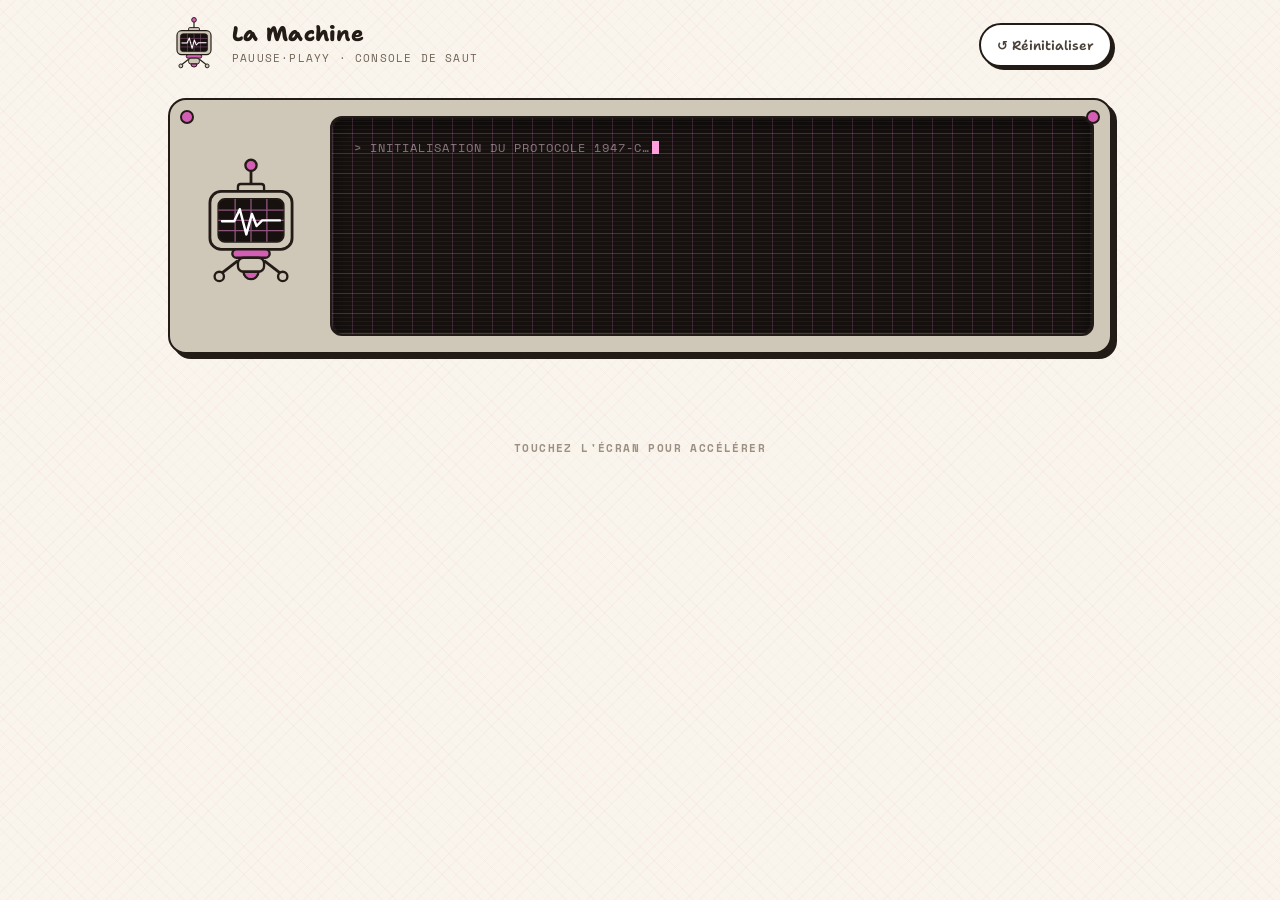
==== commit 1aa56a77: "La Machine v5 · intro storytelling, portrait autorisé, Retour/Lancer, activités verrouillées Co-Auth" ====
--- a/lamachine/index.html
+++ b/lamachine/index.html
@@ -150,6 +150,52 @@
   .btn:disabled { opacity: .45; cursor: not-allowed; transform: none; box-shadow: var(--shadow-ink); }
 
   /* ============================================== */
+  /* ÉCRAN 0 — INTRO : LA MACHINE PARLE             */
+  /* ============================================== */
+  .intro-stage {
+    padding: 16px;
+    display: grid; grid-template-columns: 1fr; gap: 14px;
+    align-items: center; cursor: pointer;
+  }
+  .intro-robot { width: 92px; height: 116px; margin: 0 auto; }
+  .intro-robot svg { width: 100%; height: 100%; }
+  .intro-screen {
+    padding: 20px 22px; min-height: 220px; text-align: left;
+  }
+  .intro-lines {
+    font-family: 'Space Mono', monospace;
+    font-size: 14px; line-height: 1.65; color: #FFD9F1;
+    display: flex; flex-direction: column; gap: 11px;
+    word-break: break-word;
+  }
+  .intro-line.il-dim { color: rgba(255,217,241,.5); font-size: 12px; letter-spacing: 1px; }
+  .intro-line.il-title {
+    color: var(--crt-pink); font-weight: 700; font-size: 17px;
+    letter-spacing: 1.5px; text-shadow: 0 0 18px rgba(255,159,222,.6);
+  }
+  .intro-cursor {
+    display: inline-block; width: .58em; height: 1.05em;
+    background: var(--crt-pink); vertical-align: -2px; margin-left: 2px;
+    animation: blink 1s steps(1) infinite;
+  }
+  @keyframes blink { 0%, 60% { opacity: 1; } 61%, 100% { opacity: 0; } }
+  .intro-actions {
+    display: flex; justify-content: center; align-items: center;
+    gap: 12px; margin-top: 20px; min-height: 56px;
+  }
+  #btn-intro-start { opacity: 0; pointer-events: none; transition: opacity .4s; }
+  #btn-intro-start.show { opacity: 1; pointer-events: auto; }
+  .intro-hint {
+    text-align: center; margin-top: 10px;
+    font-family: 'Space Mono', monospace; font-size: 10.5px; font-weight: 700;
+    color: var(--mute); letter-spacing: 1.4px; text-transform: uppercase;
+  }
+  @media (min-width: 640px) {
+    .intro-stage { grid-template-columns: 130px 1fr; }
+    .intro-robot { width: 112px; height: 140px; }
+  }
+
+  /* ============================================== */
   /* ÉCRAN 1 — AMORÇAGE                             */
   /* ============================================== */
   .hero {
@@ -385,6 +431,13 @@
     padding: 3px 9px; border-radius: 999px;
     font-family: 'Space Mono', monospace;
   }
+  .activity-card.locked {
+    opacity: .55; cursor: not-allowed;
+    background: var(--paper-2);
+    box-shadow: 2px 2px 0 var(--ink);
+  }
+  .activity-card.locked:hover,
+  .activity-card.locked:active { transform: none; box-shadow: 2px 2px 0 var(--ink); }
 
   /* ============================================== */
   /* ÉCRAN 4 — SAUT TEMPOREL                        */
@@ -639,25 +692,20 @@
   @media (max-height: 500px) {
     .prep-card {
       max-width: 660px; padding: 20px 24px;
-      display: grid; column-gap: 24px; row-gap: 4px;
+      display: grid; column-gap: 24px; row-gap: 10px;
       grid-template-columns: 1.35fr 1fr;
       grid-template-areas:
         "eyebrow eyebrow"
         "title   ready"
-        "desc    count"
-        "desc    label"
-        "desc    bar"
-        "desc    button";
+        "desc    actions";
       align-items: center; text-align: left;
     }
     .prep-eyebrow { grid-area: eyebrow; margin-bottom: 6px; }
     .prep-title { grid-area: title; font-size: 21px; margin: 0 0 6px; }
     .prep-desc { grid-area: desc; font-size: 13.5px; line-height: 1.55; margin: 0; align-self: start; }
     .prep-ready { grid-area: ready; font-size: 14px; margin: 0; text-align: center; }
-    .prep-countdown { grid-area: count; font-size: 46px; justify-self: center; }
-    .prep-count-label { grid-area: label; margin: 4px 0 6px; text-align: center; }
-    .prep-bar { grid-area: bar; margin-bottom: 10px; }
-    #prep-cancel { grid-area: button; justify-self: center; padding: 10px 20px; min-height: 44px; }
+    .prep-actions { grid-area: actions; flex-direction: column; align-self: start; }
+    .prep-actions .btn { width: 100%; }
   }
   .prep-eyebrow {
     font-family: 'Space Mono', monospace; font-size: 11px; font-weight: 700;
@@ -676,24 +724,10 @@
     font-size: 17px; font-weight: 800; color: var(--pink-deep);
     margin: 0 0 12px;
   }
-  .prep-countdown {
-    font-family: 'Space Mono', monospace;
-    font-size: 64px; font-weight: 700; line-height: 1;
-    color: var(--pink-deep); font-variant-numeric: tabular-nums;
-    display: inline-block;
-  }
-  .prep-countdown.tick { animation: prep-pop .32s ease; }
-  @keyframes prep-pop { from { transform: scale(.65); opacity: .35; } to { transform: scale(1); opacity: 1; } }
-  .prep-count-label {
-    font-family: 'Space Mono', monospace; font-size: 10.5px; font-weight: 700;
-    color: var(--dim); letter-spacing: 1.4px; text-transform: uppercase;
-    margin: 8px 0 16px;
-  }
-  .prep-bar {
-    height: 8px; background: var(--paper-2); border: 2px solid var(--ink);
-    border-radius: 999px; overflow: hidden; margin-bottom: 22px;
-  }
-  .prep-bar-fill { height: 100%; width: 100%; background: var(--pink); }
+  .prep-actions {
+    display: flex; gap: 12px; justify-content: center;
+    align-items: center; flex-wrap: wrap;
+  }
 
   /* ---------- Disposition paysage (deux colonnes) ---------- */
   .play-layout { display: grid; grid-template-columns: 1fr; gap: 16px; align-items: start; }
@@ -726,38 +760,8 @@
     .meter-value { font-size: 23px; }
   }
 
-  /* ---------- Rotation forcée sur mobile portrait ---------- */
-  .rotate-overlay {
-    display: none; position: fixed; inset: 0; z-index: 100;
-    background:
-      repeating-linear-gradient(45deg,  rgba(212,94,180,.045) 0 1px, transparent 1px 10px),
-      repeating-linear-gradient(-45deg, rgba(212,94,180,.045) 0 1px, transparent 1px 10px),
-      var(--paper);
-    place-items: center; text-align: center; padding: 32px;
-  }
-  @media (orientation: portrait) and (hover: none) and (pointer: coarse) {
-    .rotate-overlay { display: grid; }
-  }
-  .ro-robot { width: 84px; height: 104px; margin: 0 auto 14px; }
-  .ro-robot svg { width: 100%; height: 100%; }
-  .ro-phone {
-    position: relative; width: 54px; height: 88px;
-    border: 4px solid var(--ink); border-radius: 12px;
-    background: var(--card); box-shadow: 4px 4px 0 var(--ink);
-    margin: 0 auto 22px;
-    animation: ro-rot 2s ease-in-out infinite alternate;
-  }
-  .ro-phone::after {
-    content: ""; position: absolute; left: 50%; bottom: 6px;
-    transform: translateX(-50%);
-    width: 14px; height: 4px; border-radius: 999px; background: var(--ink);
-  }
-  @keyframes ro-rot {
-    0%, 30% { transform: rotate(0deg); }
-    75%, 100% { transform: rotate(90deg); }
-  }
-  .ro-title { font-size: 24px; font-weight: 800; margin-bottom: 8px; }
-  .ro-sub { color: var(--ink-soft); font-size: 15px; line-height: 1.55; max-width: 300px; margin: 0 auto; }
+  /* (Blocage portrait retiré : l'app fonctionne dans les deux orientations,
+     deux colonnes en paysage ≥640px, empilé sinon) */
 
   /* ---------- Accessibilité : mouvement réduit ---------- */
   @media (prefers-reduced-motion: reduce) {
@@ -926,6 +930,20 @@
       <button class="icon-btn" id="btn-reset">↺ Réinitialiser</button>
     </header>
 
+    <!-- ============ ÉCRAN 0 — INTRO : LA MACHINE PARLE ============ -->
+    <section class="screen" id="screen-intro">
+      <div class="frame rivets intro-stage" id="intro-stage" title="Toucher pour accélérer">
+        <div class="intro-robot"><svg><use href="#robot"/></svg></div>
+        <div class="crt intro-screen">
+          <div class="intro-lines" id="intro-lines"></div>
+        </div>
+      </div>
+      <div class="intro-actions">
+        <button class="btn btn-primary btn-big" id="btn-intro-start">Relever le défi →</button>
+      </div>
+      <div class="intro-hint" id="intro-hint">Touchez l'écran pour accélérer</div>
+    </section>
+
     <!-- ============ ÉCRAN 1 — AMORÇAGE ============ -->
     <section class="screen active" id="screen-boot">
       <div class="hero">
@@ -1008,8 +1026,8 @@
         <small id="select-progress">SAUT 1 / 8</small>
       </div>
       <p class="select-hint">
-        Posez la carte Activité sur la Console, puis choisissez-la ici. Un descriptif s'affiche
-        pendant <strong>15 s</strong> — temps de relecture — avant que La Machine n'initialise le saut et lance le chrono.
+        Posez la carte Activité sur la Console, puis choisissez-la ici. Relisez le descriptif,
+        puis appuyez sur <strong>Lancer</strong> — le chrono démarre aussitôt. Une activité déjà jouée est verrouillée.
         Stratégie : commencez par les activités les mieux maîtrisées pour amorcer une série bonus.
       </p>
       <div class="activity-grid" id="activity-grid"></div>
@@ -1108,16 +1126,6 @@
     </div>
   </div>
 
-  <!-- Rotation forcée : mobile tenu en portrait -->
-  <div class="rotate-overlay" role="status" aria-live="polite">
-    <div>
-      <div class="ro-robot"><svg><use href="#robot"/></svg></div>
-      <div class="ro-phone" aria-hidden="true"></div>
-      <div class="ro-title">Tournez votre téléphone</div>
-      <div class="ro-sub">La Machine fonctionne en mode paysage. Pivotez l'écran pour initier la boucle.</div>
-    </div>
-  </div>
-
   <!-- Préparation du saut -->
   <div class="prep-back" id="prep">
     <div class="prep-card">
@@ -1125,10 +1133,10 @@
       <h2 class="prep-title" id="prep-title">—</h2>
       <p class="prep-desc" id="prep-desc">—</p>
       <div class="prep-ready">Prêts à identifier les ressources nécessaires ?</div>
-      <div class="prep-countdown" id="prep-count">15</div>
-      <div class="prep-count-label">Initialisation de La Machine — le chrono démarre ensuite</div>
-      <div class="prep-bar"><div class="prep-bar-fill" id="prep-bar"></div></div>
-      <button class="btn btn-ghost" id="prep-cancel">↶ Retour</button>
+      <div class="prep-actions">
+        <button class="btn btn-ghost" id="prep-cancel">↶ Retour</button>
+        <button class="btn btn-primary" id="btn-prep-launch">Lancer →</button>
+      </div>
     </div>
   </div>
 
@@ -1279,6 +1287,7 @@
 // SCREENS
 // ===================================================================
 const screens = {
+  intro:   document.getElementById('screen-intro'),
   boot:    document.getElementById('screen-boot'),
   hub:     document.getElementById('screen-hub'),
   select:  document.getElementById('screen-select'),
@@ -1290,6 +1299,72 @@
   screens[name].classList.add('active');
   window.scrollTo({ top:0, behavior:'smooth' });
 }
+
+// ===================================================================
+// ÉCRAN 0 — INTRO : LA MACHINE PARLE
+// ===================================================================
+const INTRO_LINES = [
+  { t: '> INITIALISATION DU PROTOCOLE 1947-C…', cls: 'il-dim' },
+  { t: 'BONJOUR, HUMAINS. JE SUIS LA MACHINE.', cls: 'il-title' },
+  { t: "Un laboratoire d'après-guerre m'a conçue pour produire, seule, toutes les ressources de n'importe quelle formation. Consignes, scénarios, médias, évaluations… Je n'ai plus besoin de pédagogues.", cls: '' },
+  { t: 'Vous croyez encore savoir QUOI produire ? Amusant.', cls: '' },
+  { t: "Prouvez-le. Pour chaque activité de votre déroulé, posez les bons Glyphes temporels avant que ma Charge quantique ne s'épuise — ou je verrouille votre époque.", cls: '' },
+  { t: "Plus de 75 % de sauts réussis : je vous rends l'instant T. Moins : vous restez piégés dans le passé. Avec moi.", cls: '' },
+  { t: '> EN ATTENTE DE VOTRE RÉPONSE…', cls: 'il-dim' },
+];
+const TYPE_MS = 22, LINE_PAUSE_MS = 420;
+let introTimer = null, introDone = false;
+
+function playIntro() {
+  clearTimeout(introTimer);
+  introDone = false;
+  const box = document.getElementById('intro-lines');
+  box.innerHTML = '';
+  document.getElementById('btn-intro-start').classList.remove('show');
+  document.getElementById('intro-hint').style.visibility = '';
+
+  const reduced = matchMedia('(prefers-reduced-motion: reduce)').matches;
+  if (reduced) { finishIntro(); return; }
+
+  let li = 0, ci = 0, lineEl = null;
+  const cursor = document.createElement('span');
+  cursor.className = 'intro-cursor';
+
+  function step() {
+    if (introDone) return;
+    if (li >= INTRO_LINES.length) { finishIntro(); return; }
+    if (!lineEl) {
+      lineEl = document.createElement('div');
+      lineEl.className = 'intro-line ' + INTRO_LINES[li].cls;
+      box.appendChild(lineEl);
+      lineEl.appendChild(cursor);
+      ci = 0;
+    }
+    const txt = INTRO_LINES[li].t;
+    if (ci < txt.length) {
+      cursor.before(document.createTextNode(txt[ci]));
+      ci++;
+      introTimer = setTimeout(step, TYPE_MS);
+    } else {
+      li++; lineEl = null;
+      introTimer = setTimeout(step, LINE_PAUSE_MS);
+    }
+  }
+  step();
+}
+
+function finishIntro() {
+  if (introDone) return;
+  introDone = true;
+  clearTimeout(introTimer);
+  const box = document.getElementById('intro-lines');
+  box.innerHTML = INTRO_LINES.map(l => `<div class="intro-line ${l.cls}">${l.t}</div>`).join('');
+  document.getElementById('btn-intro-start').classList.add('show');
+  document.getElementById('intro-hint').style.visibility = 'hidden';
+}
+
+document.getElementById('intro-stage').onclick = () => { if (!introDone) finishIntro(); };
+document.getElementById('btn-intro-start').onclick = () => { refreshBoot(); show('boot'); };
 
 // ===================================================================
 // ÉCRAN 1 — AMORÇAGE
@@ -1426,23 +1501,28 @@
   grid.innerHTML = '';
   ACTIVITIES.forEach((a, idx) => {
     const plays = state.history.filter(h => h.idx === idx);
-    const badge = plays.length
-      ? `<span class="badge">déjà joué ×${plays.length}</span>` : '';
+    const done = plays.length > 0;
+    const won = done && plays[plays.length - 1].won;
+    const badge = done
+      ? `<span class="badge">${won ? '✓ remportée' : '✗ verrouillée'}</span>` : '';
     const card = document.createElement('button');
-    card.className = 'activity-card';
+    card.className = 'activity-card' + (done ? ' locked' : '');
+    if (done) {
+      card.disabled = true;
+      card.setAttribute('aria-label', `${a.name} — déjà jouée`);
+    }
     card.innerHTML = `
       <span class="tag">#${String(idx+1).padStart(2,'0')}</span>
       <span class="nm">${a.name}</span>
       ${badge}`;
-    card.onclick = () => openPrep(idx);
+    if (!done) card.onclick = () => openPrep(idx);
     grid.appendChild(card);
   });
 }
 document.getElementById('btn-back-hub').onclick = () => { renderHub(); show('hub'); };
 
-// --- Préparation du saut : descriptif + compte à rebours 10 s ---
-let prepTimer = null, prepCount = 0, prepIdx = null;
-const PREP_SECONDS = 15;
+// --- Préparation du saut : descriptif + Retour / Lancer ---
+let prepIdx = null;
 
 function openPrep(idx) {
   prepIdx = idx;
@@ -1451,39 +1531,20 @@
     `ACTIVITÉ #${String(idx+1).padStart(2,'0')} · PRÉPARATION DU SAUT`;
   document.getElementById('prep-title').textContent = a.name;
   document.getElementById('prep-desc').textContent = a.desc;
-  prepCount = PREP_SECONDS;
-  const countEl = document.getElementById('prep-count');
-  countEl.textContent = prepCount;
-
   document.getElementById('prep').classList.add('active');
-
-  // barre qui se vide linéairement sur 10 s
-  const bar = document.getElementById('prep-bar');
-  bar.style.transition = 'none';
-  bar.style.width = '100%';
-  void bar.offsetWidth;
-  bar.style.transition = `width ${PREP_SECONDS}s linear`;
-  bar.style.width = '0%';
-
-  prepTimer = setInterval(() => {
-    prepCount--;
-    if (prepCount <= 0) {
-      clearInterval(prepTimer); prepTimer = null;
-      document.getElementById('prep').classList.remove('active');
-      const i = prepIdx; prepIdx = null;
-      startActivity(i);
-    } else {
-      countEl.textContent = prepCount;
-      countEl.classList.remove('tick'); void countEl.offsetWidth; countEl.classList.add('tick');
-    }
-  }, 1000);
 }
 function closePrep() {
-  if (prepTimer) { clearInterval(prepTimer); prepTimer = null; }
   document.getElementById('prep').classList.remove('active');
   prepIdx = null;
 }
 document.getElementById('prep-cancel').onclick = closePrep;
+document.getElementById('btn-prep-launch').onclick = () => {
+  if (prepIdx == null) return;
+  const i = prepIdx;
+  document.getElementById('prep').classList.remove('active');
+  prepIdx = null;
+  startActivity(i);
+};
 
 // ===================================================================
 // ÉCRAN 4 — SAUT TEMPOREL
@@ -1712,7 +1773,7 @@
     title:'Nouvelle partie ?',
     body:"La boucle actuelle sera effacée et le portail recalibré.",
     ok:'Nouvelle partie',
-    onOk:() => { state = defaultState(); lastShownCumul = 0; saveState(); refreshBoot(); show('boot'); },
+    onOk:() => { state = defaultState(); lastShownCumul = 0; saveState(); show('intro'); playIntro(); },
   });
 };
 
@@ -1724,7 +1785,7 @@
     title:'Réinitialiser la partie ?',
     body:'Toute la progression (jauge, cumul, série, historique) sera effacée.',
     ok:'Réinitialiser',
-    onOk:() => { state = defaultState(); lastShownCumul = 0; saveState(); refreshBoot(); show('boot'); },
+    onOk:() => { state = defaultState(); lastShownCumul = 0; saveState(); show('intro'); playIntro(); },
   });
 };
 
@@ -1754,7 +1815,7 @@
 // ===================================================================
 (function init() {
   refreshBoot();
-  if (state.N == null) { show('boot'); return; }
+  if (state.N == null) { show('intro'); playIntro(); return; }
   lastShownCumul = state.cumScore;
   if (state.processed >= state.N) { renderVerdict(); show('verdict'); }
   else { renderHub(); show('hub'); }
